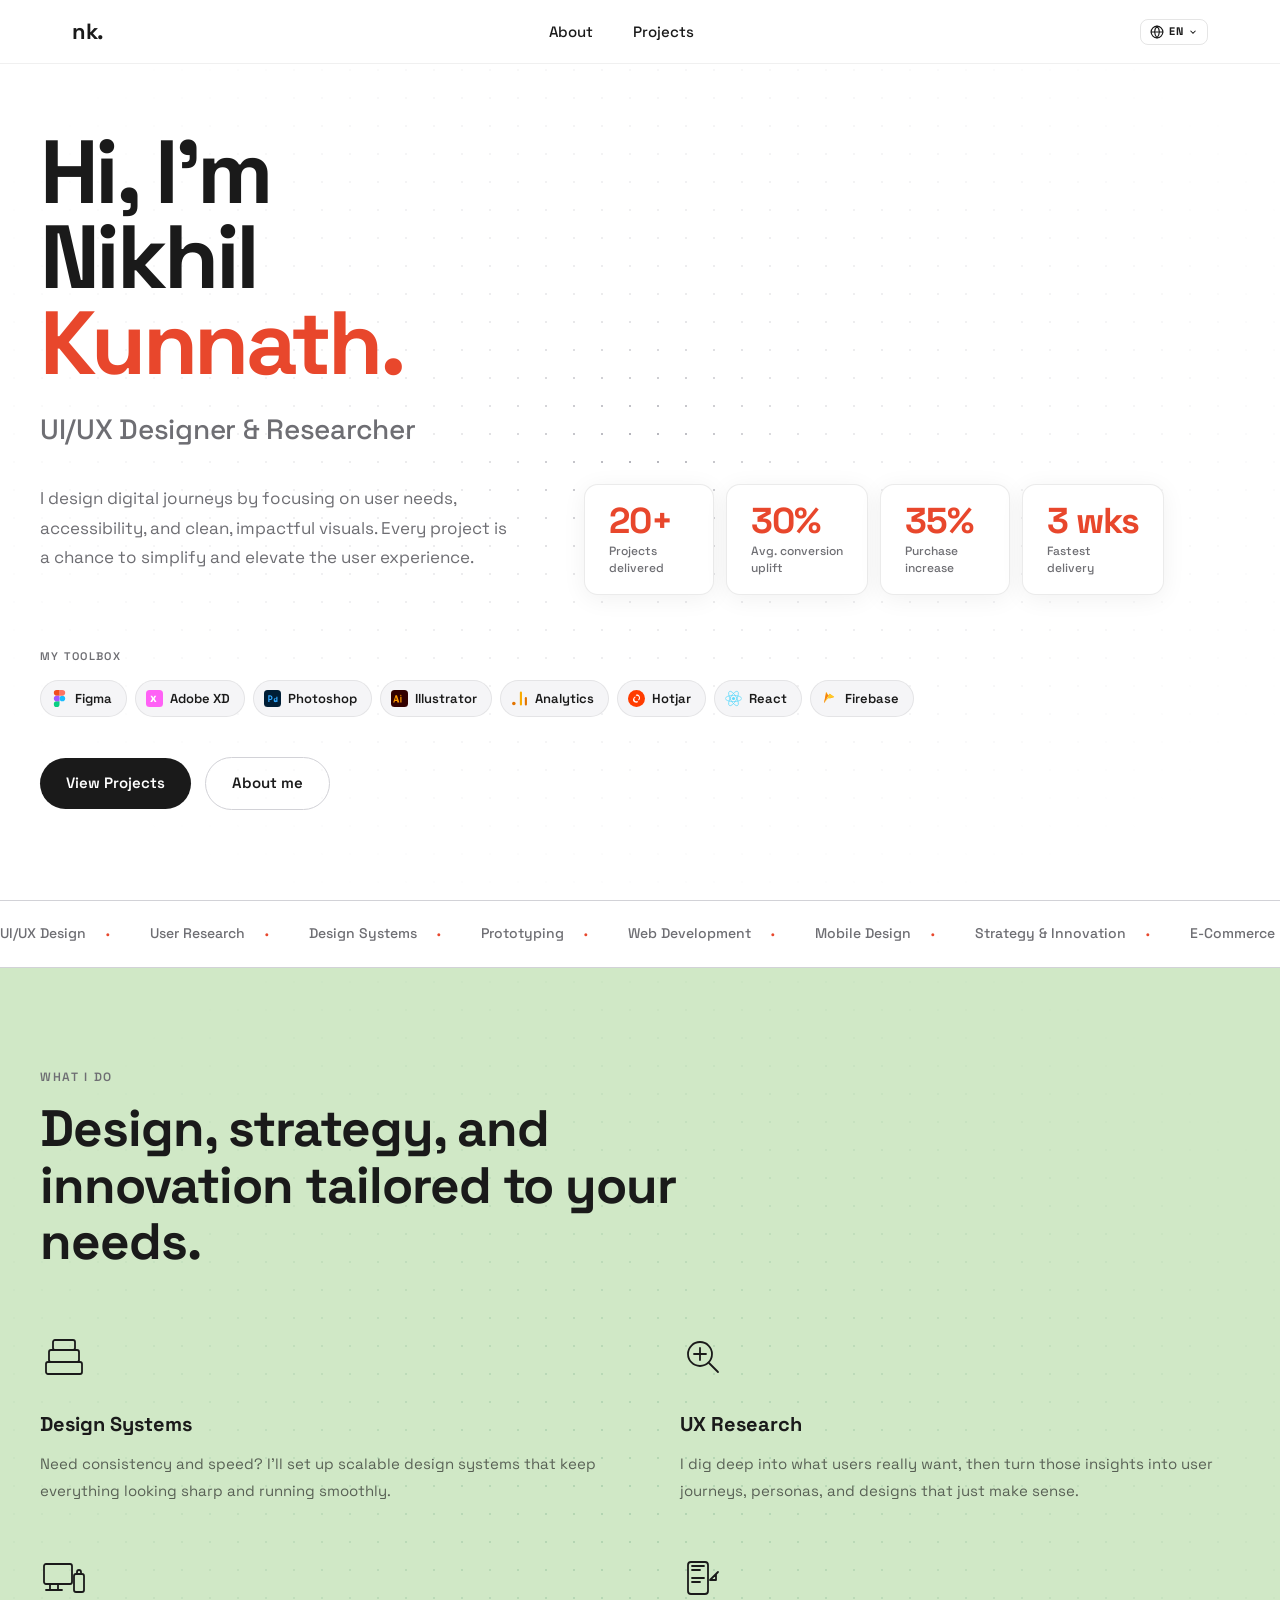
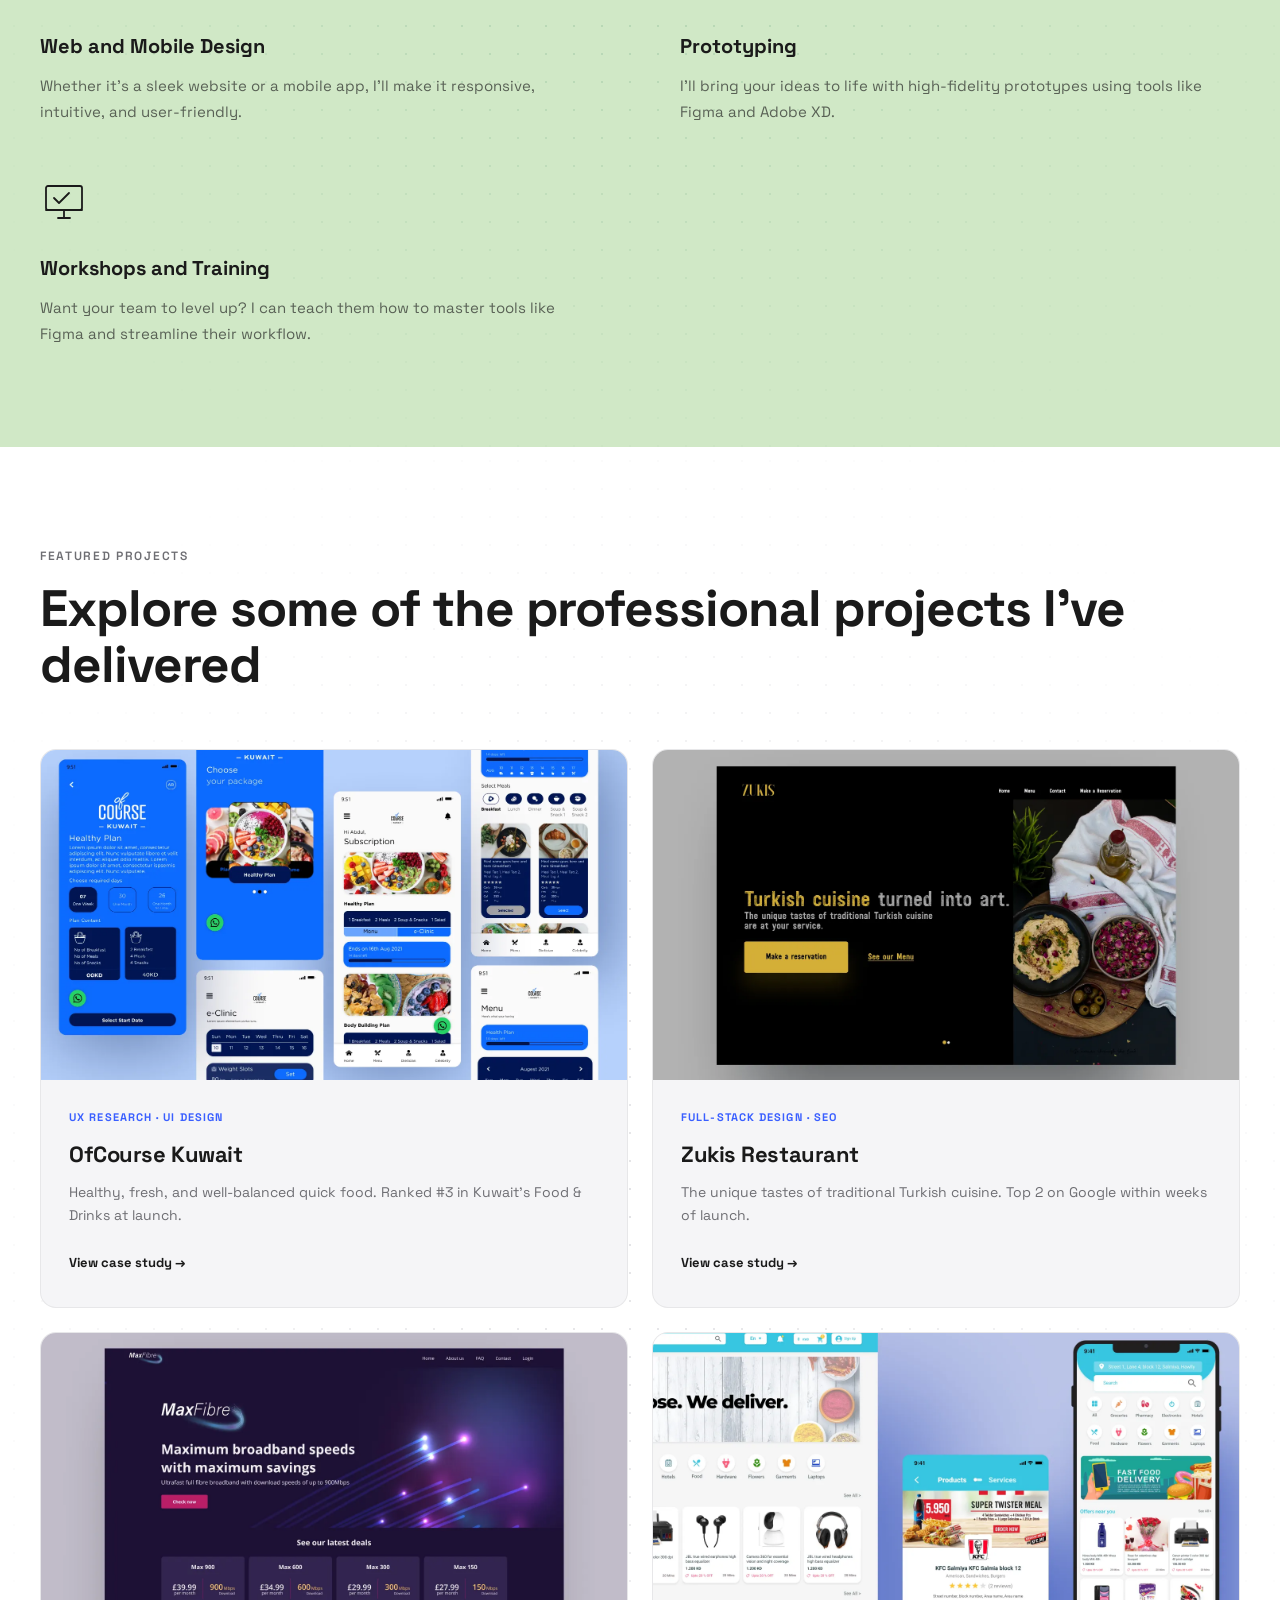
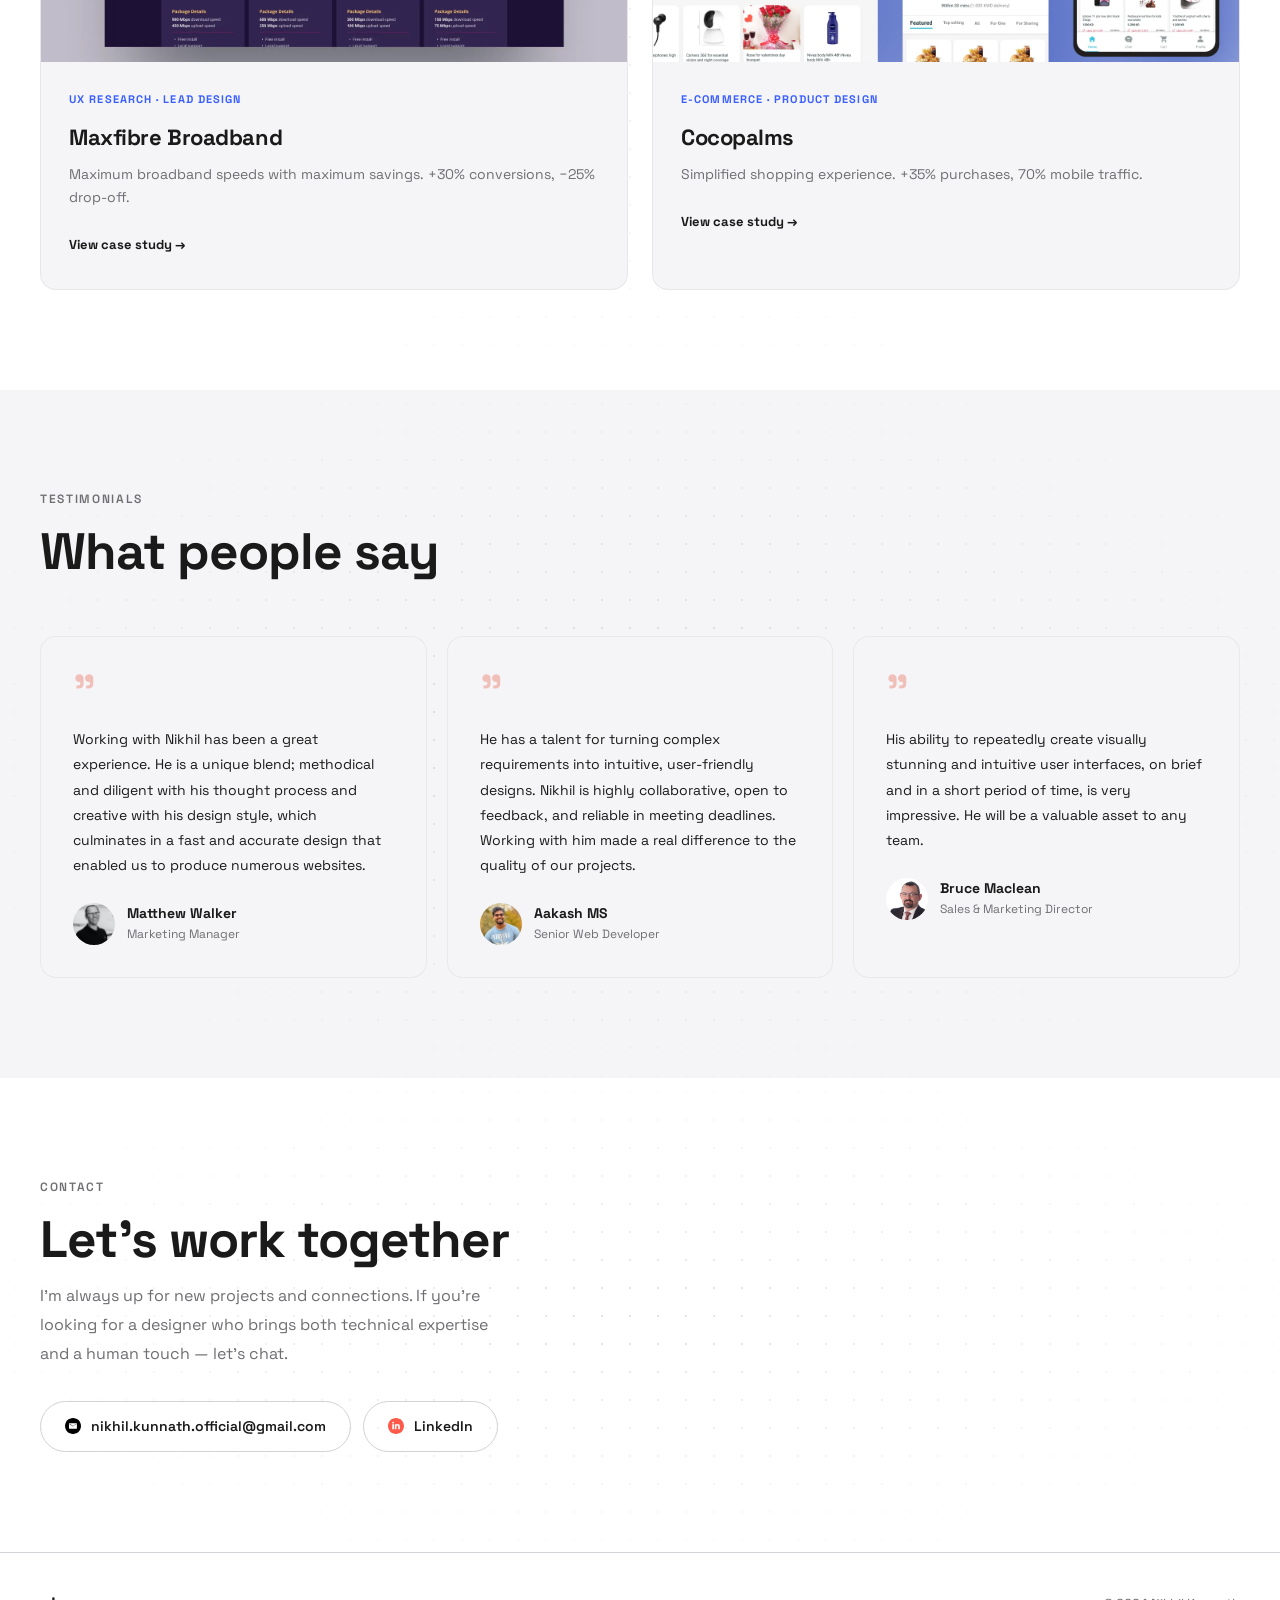
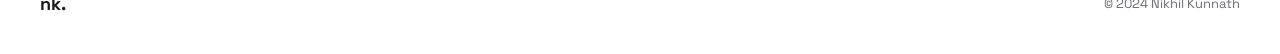
==== index.html @ 688c2c31 "Website update" ====
<!DOCTYPE html>
<html lang="en">
<head>
  <meta charset="UTF-8"/>
  <meta name="viewport" content="width=device-width,initial-scale=1.0"/>

  <!-- Primary SEO -->
  <title>Nikhil Kunnath — UI/UX Designer &amp; UX Researcher</title>
  <meta name="description" content="Portfolio of Nikhil Kunnath, a UI/UX Designer and UX Researcher with a track record of delivering measurable results — +30% conversions, #3 App Store ranking, Top 2 Google ranking. Based in the UK."/>
  <meta name="keywords" content="UI UX designer, UX researcher, product designer, Figma, mobile app design, web design portfolio, UI designer UK, UX designer portfolio, Nikhil Kunnath"/>
  <meta name="author" content="Nikhil Kunnath"/>
  <meta name="robots" content="index, follow, max-snippet:-1, max-image-preview:large, max-video-preview:-1"/>
  <link rel="canonical" href="https://nikhilkunnath.online/"/>

  <!-- Open Graph (Facebook, LinkedIn, WhatsApp) -->
  <meta property="og:type" content="website"/>
  <meta property="og:url" content="https://nikhilkunnath.online/"/>
  <meta property="og:title" content="Nikhil Kunnath — UI/UX Designer &amp; UX Researcher"/>
  <meta property="og:description" content="UI/UX Designer with a track record of shipping products that move the needle. +30% conversions, #3 App Store at launch, Top 2 on Google. View the portfolio."/>
  <meta property="og:image" content="https://nikhilkunnath.online/assets/og-image.jpg"/>
  <meta property="og:image:width" content="1200"/>
  <meta property="og:image:height" content="630"/>
  <meta property="og:image:alt" content="Nikhil Kunnath — UI/UX Designer portfolio"/>
  <meta property="og:site_name" content="Nikhil Kunnath"/>
  <meta property="og:locale" content="en_GB"/>

  <!-- Twitter / X Card -->
  <meta name="twitter:card" content="summary_large_image"/>
  <meta name="twitter:title" content="Nikhil Kunnath — UI/UX Designer &amp; UX Researcher"/>
  <meta name="twitter:description" content="UI/UX Designer with a track record of shipping products that move the needle. View the portfolio."/>
  <meta name="twitter:image" content="https://nikhilkunnath.online/assets/og-image.jpg"/>

  <!-- Structured Data — Person + WebSite + BreadcrumbList -->
  <script type="application/ld+json">
  {
    "@context": "https://schema.org",
    "@graph": [
      {
        "@type": "Person",
        "@id": "https://nikhilkunnath.online/#person",
        "name": "Nikhil Kunnath",
        "jobTitle": "UI/UX Designer",
        "description": "UI/UX Designer and UX Researcher with experience delivering measurable product outcomes across mobile apps, e-commerce, and SaaS platforms.",
        "url": "https://nikhilkunnath.online/",
        "sameAs": ["https://www.linkedin.com/in/nikhilkunnath"],
        "email": "nikhil.kunnath.official@gmail.com",
        "knowsAbout": ["UI Design","UX Research","Figma","React","Product Design","User Testing","Information Architecture","Mobile App Design"],
        "image": {
          "@type": "ImageObject",
          "url": "https://nikhilkunnath.online/assets/Nikhil_qWBYh4V7IdTj81jooNt3N.jpeg"
        }
      },
      {
        "@type": "WebSite",
        "@id": "https://nikhilkunnath.online/#website",
        "url": "https://nikhilkunnath.online/",
        "name": "Nikhil Kunnath — UI/UX Designer Portfolio",
        "description": "Portfolio showcasing UI/UX design and UX research case studies by Nikhil Kunnath.",
        "author": { "@id": "https://nikhilkunnath.online/#person" },
        "inLanguage": ["en","ar","zh-CN","nl","fr","de","hi","ja","es"]
      },
      {
        "@type": "ProfilePage",
        "@id": "https://nikhilkunnath.online/#profilepage",
        "url": "https://nikhilkunnath.online/",
        "name": "Nikhil Kunnath — UI/UX Designer Portfolio",
        "isPartOf": { "@id": "https://nikhilkunnath.online/#website" },
        "about": { "@id": "https://nikhilkunnath.online/#person" },
        "mainEntity": { "@id": "https://nikhilkunnath.online/#person" }
      }
    ]
  }
  </script>

  <!-- Preconnect for performance -->
  <link rel="preconnect" href="https://fonts.googleapis.com"/>
  <link rel="preconnect" href="https://fonts.gstatic.com" crossorigin/>

  <link rel="icon" href="favicon.ico" sizes="any"/>
  <link rel="icon" href="assets/favicon.svg" type="image/svg+xml"/>
  <link rel="stylesheet" href="styles/main.css"/>
  <style>
    /* ── HERO: Big type + floating stats ── */
    .hero-wrap {
      min-height: 100vh;
      display: flex;
      align-items: center;
      padding: calc(var(--nav) + 56px) 32px 80px;
    }

    /* White edge vignette — sits on top of dots */
    .hero-wrap::after {
      content: '';
      position: absolute;
      inset: 0;
      background: radial-gradient(ellipse 90% 80% at 50% 40%, transparent 45%, var(--white) 100%);
      pointer-events: none;
      z-index: 0;
    }

    .hero-inner {
      position: relative;
      z-index: 1;
      max-width: var(--max);
      margin: 0 auto;
      width: 100%;
    }

    /* Name — slightly smaller */
    .hero-name {
      font-size: clamp(44px, 7vw, 96px);
      font-weight: 700;
      letter-spacing: -0.04em;
      line-height: 0.95;
      color: var(--near-black);
      margin-bottom: 20px;
    }
    .hero-name span { color: var(--accent); }

    .hero-role {
      font-size: clamp(18px, 2.5vw, 28px);
      font-weight: 500;
      color: var(--mid-gray);
      letter-spacing: -0.01em;
      margin-bottom: 32px;
    }

    .hero-desc-row {
      display: flex;
      align-items: flex-start;
      gap: 64px;
      flex-wrap: wrap;
      margin-bottom: 52px;
    }
    .hero-bio {
      max-width: 480px;
      color: var(--mid-gray);
      font-size: 17px;
      line-height: 1.75;
      flex-shrink: 0;
    }

    /* Floating stat pills */
    .stat-pills {
      display: flex;
      gap: 12px;
      flex-wrap: wrap;
      align-items: flex-start;
    }
    .stat-pill {
      background: var(--white);
      border: 1px solid rgba(0,0,0,0.08);
      border-radius: 14px;
      padding: 18px 24px;
      box-shadow: 0 4px 24px rgba(0,0,0,0.06);
      min-width: 130px;
      transition: transform 0.3s, box-shadow 0.3s;
    }
    .stat-pill:hover {
      transform: translateY(-3px);
      box-shadow: 0 10px 36px rgba(0,0,0,0.1);
    }
    .stat-pill-num {
      font-size: 36px;
      font-weight: 700;
      letter-spacing: -0.03em;
      color: var(--accent);
      line-height: 1;
      margin-bottom: 4px;
    }
    .stat-pill-label {
      font-size: 12px;
      font-weight: 500;
      color: var(--mid-gray);
      line-height: 1.4;
    }

    .toolbox-label {
      font-size: 11px;
      font-weight: 600;
      letter-spacing: 0.13em;
      text-transform: uppercase;
      color: var(--mid-gray);
      margin-bottom: 14px;
    }

    @media (max-width: 768px) {
      .hero-name { font-size: clamp(36px, 11vw, 72px); }
      .hero-desc-row { gap: 32px; }
      .hero-bio { max-width: 100%; }
      .stat-pill { min-width: 110px; }
      .stat-pill-num { font-size: 28px; }
    }
    @media (max-width: 480px) {
      .hero-wrap { padding: calc(var(--nav) + 32px) 20px 60px; }
      .stat-pills { gap: 10px; }
    }
  </style>
</head>
<body>

<nav>
  <div class="nav-inner">
    <a href="index.html" class="nav-logo notranslate" translate="no">nk.</a>
    <ul class="nav-links">
      <li><a href="about/index.html">About</a></li>
      <li><a href="#projects">Projects</a></li>
    </ul>
    <button class="nav-toggle" id="navToggle" aria-label="Menu">
      <span></span><span></span><span></span>
    </button>
  </div>
</nav>
<div class="nav-drawer" id="navDrawer">
  <a href="about/index.html">About</a>
  <a href="#projects">Projects</a>
</div>

<!-- ── HERO ── -->
<div class="hero-wrap dot-target">
  <div class="hero-inner">

    <div class="fade-up">
      <h1 class="hero-name">Hi, I'm<br>Nikhil<br><span>Kunnath.</span></h1>
      <p class="hero-role">UI/UX Designer &amp; Researcher</p>
    </div>

    <div class="hero-desc-row fade-up">
      <p class="hero-bio">I design digital journeys by focusing on user needs, accessibility, and clean, impactful visuals. Every project is a chance to simplify and elevate the user experience.</p>

      <!-- Animated stat pills -->
      <div class="stat-pills">
        <div class="stat-pill">
          <div class="stat-pill-num" data-count="20" data-suffix="+">0</div>
          <div class="stat-pill-label">Projects<br>delivered</div>
        </div>
        <div class="stat-pill">
          <div class="stat-pill-num" data-count="30" data-suffix="%">0</div>
          <div class="stat-pill-label">Avg. conversion<br>uplift</div>
        </div>
        <div class="stat-pill">
          <div class="stat-pill-num" data-count="35" data-suffix="%">0</div>
          <div class="stat-pill-label">Purchase<br>increase</div>
        </div>
        <div class="stat-pill">
          <div class="stat-pill-num" data-count="3" data-suffix=" wks">0</div>
          <div class="stat-pill-label">Fastest<br>delivery</div>
        </div>
      </div>
    </div>

    <div class="fade-up">
      <p class="toolbox-label">My toolbox</p>
      <div class="tool-chips">
        <span class="chip">
          <svg viewBox="0 0 38 57" xmlns="http://www.w3.org/2000/svg">
            <path d="M19 28.5a9.5 9.5 0 1 1 19 0 9.5 9.5 0 0 1-19 0z" fill="#1ABCFE"/>
            <path d="M0 47.5A9.5 9.5 0 0 1 9.5 38H19v9.5a9.5 9.5 0 0 1-19 0z" fill="#0ACF83"/>
            <path d="M19 0v19h9.5a9.5 9.5 0 0 0 0-19H19z" fill="#FF7262"/>
            <path d="M0 9.5A9.5 9.5 0 0 0 9.5 19H19V0H9.5A9.5 9.5 0 0 0 0 9.5z" fill="#F24E1E"/>
            <path d="M0 28.5A9.5 9.5 0 0 0 9.5 38H19V19H9.5A9.5 9.5 0 0 0 0 28.5z" fill="#A259FF"/>
          </svg>Figma
        </span>
        <span class="chip">
          <svg viewBox="0 0 24 24" xmlns="http://www.w3.org/2000/svg">
            <rect width="24" height="24" rx="5" fill="#FF61F6"/>
            <path d="M14.5 8.27l-2.45 4 2.6 4.23c.04.07.04.15 0 .22-.04.07-.12.1-.2.1h-1.8c-.26 0-.5-.14-.63-.37L10.52 13.6l-1.63 2.85c-.13.23-.37.37-.63.37H6.35c-.08 0-.16-.04-.2-.1-.04-.07-.04-.15 0-.22l2.58-4.16-2.45-4.07c-.04-.07-.04-.15 0-.22.04-.07.12-.1.2-.1h1.7c.27 0 .52.15.64.38l1.47 2.73 1.49-2.73c.12-.24.37-.38.64-.38h1.7c.08 0 .16.04.2.1.04.07.04.15-.02.21z" fill="#fff"/>
          </svg>Adobe XD
        </span>
        <span class="chip">
          <svg viewBox="0 0 24 24" xmlns="http://www.w3.org/2000/svg">
            <rect width="24" height="24" rx="5" fill="#001E36"/>
            <path d="M6 17V7.5h2.5C10.43 7.5 12 8.8 12 10.85c0 2.12-1.57 3.37-3.6 3.37H7.7V17H6zm1.7-4.28h.72c1.1 0 1.88-.57 1.88-1.87 0-1.25-.78-1.85-1.82-1.85H7.7v3.72zm6.05 1.08c0-1.56 1.08-2.64 2.72-2.64.35 0 .65.05.88.13V9.74c0-.07.03-.1.1-.1h1.45c.07 0 .1.03.1.1V17c0 .07-.03.1-.1.1H17.5c-.06 0-.09-.03-.1-.08l-.06-.5c-.34.4-.82.68-1.52.68-1.32 0-2.07-.98-2.07-2.4zm3.6.74v-2.5a1.8 1.8 0 0 0-.76-.17c-.8 0-1.28.56-1.28 1.45 0 .94.44 1.47 1.12 1.47.4 0 .7-.1.92-.25z" fill="#31A8FF"/>
          </svg>Photoshop
        </span>
        <span class="chip">
          <svg viewBox="0 0 24 24" xmlns="http://www.w3.org/2000/svg">
            <rect width="24" height="24" rx="5" fill="#300"/>
            <path d="M8.52 15.5H5.48l-.64 2.1c-.02.08-.08.1-.16.1H3.16c-.1 0-.12-.05-.1-.14L6.05 8.42c.05-.17.09-.32.12-.82 0-.07.04-.1.1-.1h2.1c.08 0 .12.03.14.1l3.28 10.04c.02.08 0 .13-.09.13H9.14c-.07 0-.12-.03-.14-.09L8.52 15.5zm-2.68-1.66h2.28L7 9.73 5.84 13.84zm8.04-5.5c-.5 0-.9-.38-.9-.9 0-.53.4-.9.9-.9s.9.37.9.9c0 .52-.4.9-.9.9zm-.79 1.17c0-.07.04-.1.1-.1h1.53c.07 0 .1.03.1.1v8.09c0 .08-.03.1-.1.1H13.2c-.08 0-.11-.02-.11-.1V9.51z" fill="#FF9A00"/>
          </svg>Illustrator
        </span>
        <span class="chip">
          <svg viewBox="0 0 24 24" xmlns="http://www.w3.org/2000/svg">
            <path d="M12.5 3.5v17a1.5 1.5 0 0 0 3 0v-17a1.5 1.5 0 0 0-3 0z" fill="#F9AB00"/>
            <path d="M19.5 11.5v9a1.5 1.5 0 0 0 3 0v-9a1.5 1.5 0 0 0-3 0z" fill="#E37400"/>
            <circle cx="4" cy="19" r="2.5" fill="#E37400"/>
          </svg>Analytics
        </span>
        <span class="chip">
          <svg viewBox="0 0 24 24" xmlns="http://www.w3.org/2000/svg">
            <rect width="24" height="24" rx="12" fill="#FF3C00"/>
            <path d="M7 14c0-2.2 1.3-4.1 3.2-5l.8 1.4C9.5 11 9 12 9 13c0 1.7 1.3 3 3 3 .5 0 1-.1 1.4-.4l.8 1.4C13.5 17.6 12.8 18 12 18c-2.8 0-5-2.2-5-4zm5-8c2.8 0 5 2.2 5 5 0 1.5-.7 2.9-1.8 3.8l-.8-1.4c.7-.6 1.1-1.5 1.1-2.4 0-1.7-1.3-3-3-3-.5 0-1 .1-1.4.4L11.2 7C11.5 6.4 12.2 6 12 6z" fill="white"/>
          </svg>Hotjar
        </span>
        <span class="chip">
          <svg viewBox="-11.5 -10.232 23 20.463" xmlns="http://www.w3.org/2000/svg">
            <circle r="2.05" fill="#61DAFB"/>
            <g fill="none" stroke="#61DAFB" stroke-width="1">
              <ellipse rx="11" ry="4.2"/>
              <ellipse rx="11" ry="4.2" transform="rotate(60)"/>
              <ellipse rx="11" ry="4.2" transform="rotate(120)"/>
            </g>
          </svg>React
        </span>
        <span class="chip">
          <svg viewBox="0 0 32 32" xmlns="http://www.w3.org/2000/svg">
            <path d="M5.8 24.6l.17-.24 7.68-13.9.02-.05-3.23-6.03c-.24-.45-.91-.45-1.15 0L5.8 24.6z" fill="#FFA000"/>
            <path d="M5.8 24.6l.18-.24 7.68-13.9-3.81-3.81L5.8 24.6z" fill="#F57F17"/>
            <path d="M16.3 6.98l-3.12 3.48 3.12 5.67 8.65-2.95-8.65-6.2z" fill="#FFA000"/>
            <path d="M5.8 24.6l10.5-17.62 8.65 6.2-11.97 2.83L5.8 24.6z" fill="#FFCA28"/>
          </svg>Firebase
        </span>
      </div>
    </div>

    <div class="hero-cta fade-up" style="margin-top:40px;">
      <a href="#projects" class="btn btn-primary">View Projects</a>
      <a href="about/index.html" class="btn btn-secondary">About me</a>
    </div>

  </div>
</div>

<!-- MARQUEE -->
<div class="marquee-wrap">
  <div class="marquee-track">
    <span class="marquee-item">UI/UX Design <span class="marquee-dot">·</span></span>
    <span class="marquee-item">User Research <span class="marquee-dot">·</span></span>
    <span class="marquee-item">Design Systems <span class="marquee-dot">·</span></span>
    <span class="marquee-item">Prototyping <span class="marquee-dot">·</span></span>
    <span class="marquee-item">Web Development <span class="marquee-dot">·</span></span>
    <span class="marquee-item">Mobile Design <span class="marquee-dot">·</span></span>
    <span class="marquee-item">Strategy &amp; Innovation <span class="marquee-dot">·</span></span>
    <span class="marquee-item">E-Commerce <span class="marquee-dot">·</span></span>
    <span class="marquee-item">SEO &amp; Performance <span class="marquee-dot">·</span></span>
    <span class="marquee-item">Accessibility <span class="marquee-dot">·</span></span>
    <span class="marquee-item">UI/UX Design <span class="marquee-dot">·</span></span>
    <span class="marquee-item">User Research <span class="marquee-dot">·</span></span>
    <span class="marquee-item">Design Systems <span class="marquee-dot">·</span></span>
    <span class="marquee-item">Prototyping <span class="marquee-dot">·</span></span>
    <span class="marquee-item">Web Development <span class="marquee-dot">·</span></span>
    <span class="marquee-item">Mobile Design <span class="marquee-dot">·</span></span>
    <span class="marquee-item">Strategy &amp; Innovation <span class="marquee-dot">·</span></span>
    <span class="marquee-item">E-Commerce <span class="marquee-dot">·</span></span>
    <span class="marquee-item">SEO &amp; Performance <span class="marquee-dot">·</span></span>
    <span class="marquee-item">Accessibility <span class="marquee-dot">·</span></span>
  </div>
</div>

<!-- SERVICES -->
<section class="section section--mint dot-target" id="services">
  <div class="container">
    <div class="fade-up">
      <p class="eyebrow">What I do</p>
      <h2 style="max-width:700px;">Design, strategy, and innovation tailored to your needs.</h2>
    </div>
    <div class="services-grid">
      <div class="service-item fade-up">
        <svg class="service-icon" viewBox="0 0 48 48" fill="none" stroke="currentColor" stroke-width="1.8" stroke-linecap="round" stroke-linejoin="round">
          <rect x="6" y="28" width="36" height="12" rx="2"/><rect x="9" y="16" width="30" height="12" rx="2"/><rect x="13" y="6" width="22" height="10" rx="2"/>
        </svg>
        <p class="service-title">Design Systems</p>
        <p class="service-desc">Need consistency and speed? I'll set up scalable design systems that keep everything looking sharp and running smoothly.</p>
      </div>
      <div class="service-item fade-up">
        <svg class="service-icon" viewBox="0 0 48 48" fill="none" stroke="currentColor" stroke-width="1.8" stroke-linecap="round" stroke-linejoin="round">
          <circle cx="20" cy="20" r="12"/><path d="M29 29l9 9M14 20h12M20 14v12"/>
        </svg>
        <p class="service-title">UX Research</p>
        <p class="service-desc">I dig deep into what users really want, then turn those insights into user journeys, personas, and designs that just make sense.</p>
      </div>
      <div class="service-item fade-up">
        <svg class="service-icon" viewBox="0 0 48 48" fill="none" stroke="currentColor" stroke-width="1.8" stroke-linecap="round" stroke-linejoin="round">
          <rect x="4" y="8" width="28" height="20" rx="2"/><path d="M10 28v6m8-6v6M6 34h16"/><rect x="34" y="18" width="10" height="18" rx="2"/><path d="M37 18v-2a2 2 0 0 1 4 0v2"/>
        </svg>
        <p class="service-title">Web and Mobile Design</p>
        <p class="service-desc">Whether it's a sleek website or a mobile app, I'll make it responsive, intuitive, and user-friendly.</p>
      </div>
      <div class="service-item fade-up">
        <svg class="service-icon" viewBox="0 0 48 48" fill="none" stroke="currentColor" stroke-width="1.8" stroke-linecap="round" stroke-linejoin="round">
          <rect x="8" y="6" width="20" height="32" rx="3"/><path d="M12 10h12M12 14h8M12 22h12M12 26h8"/><path d="M30 24l8-8M30 24h6v-6"/>
        </svg>
        <p class="service-title">Prototyping</p>
        <p class="service-desc">I'll bring your ideas to life with high-fidelity prototypes using tools like Figma and Adobe XD.</p>
      </div>
      <div class="service-item fade-up">
        <svg class="service-icon" viewBox="0 0 48 48" fill="none" stroke="currentColor" stroke-width="1.8" stroke-linecap="round" stroke-linejoin="round">
          <rect x="6" y="8" width="36" height="24" rx="2"/><path d="M6 32h36M18 40h12M24 32v8M14 20l5 5 10-10"/>
        </svg>
        <p class="service-title">Workshops and Training</p>
        <p class="service-desc">Want your team to level up? I can teach them how to master tools like Figma and streamline their workflow.</p>
      </div>
    </div>
  </div>
</section>

<!-- PROJECTS -->
<section class="section dot-target" id="projects">
  <div class="container">
    <div class="fade-up">
      <p class="eyebrow">Featured Projects</p>
      <h2>Explore some of the professional projects I've delivered</h2>
    </div>
    <div class="projects-grid">
      <a href="ofcourse/index.html" class="project-card fade-up">
        <img class="project-card-img" loading="lazy" src="assets/Ofcourse_1UNvsoVSvxRWRj82d-V58.webp" alt="OfCourse Kuwait — UI/UX design case study, meal delivery app"/>
        <div class="project-card-body">
          <p class="project-card-tag">UX Research · UI Design</p>
          <p class="project-card-title">OfCourse Kuwait</p>
          <p class="project-card-desc">Healthy, fresh, and well-balanced quick food. Ranked #3 in Kuwait's Food &amp; Drinks at launch.</p>
          <span class="project-card-link">View case study →</span>
        </div>
      </a>
      <a href="zukis/index.html" class="project-card fade-up">
        <img class="project-card-img" loading="lazy" src="assets/Zukis_y39znSmIYzQVS8l-9m2Jr.webp" alt="Zukis Restaurant — full-stack design and SEO case study"/>
        <div class="project-card-body">
          <p class="project-card-tag">Full-Stack Design · SEO</p>
          <p class="project-card-title">Zukis Restaurant</p>
          <p class="project-card-desc">The unique tastes of traditional Turkish cuisine. Top 2 on Google within weeks of launch.</p>
          <span class="project-card-link">View case study →</span>
        </div>
      </a>
      <a href="maxfibre/index.html" class="project-card fade-up">
        <img class="project-card-img" loading="lazy" src="assets/Maxfibre_jBhRORHh6UdUN0UcDY1Fm.webp" alt="Maxfibre Broadband — UX redesign, +30% conversion rate"/>
        <div class="project-card-body">
          <p class="project-card-tag">UX Research · Lead Design</p>
          <p class="project-card-title">Maxfibre Broadband</p>
          <p class="project-card-desc">Maximum broadband speeds with maximum savings. +30% conversions, −25% drop-off.</p>
          <span class="project-card-link">View case study →</span>
        </div>
      </a>
      <a href="cocopalms/index.html" class="project-card fade-up">
        <img class="project-card-img" loading="lazy" src="assets/Cocopalms_0x435l6fsR9oth1LNIXIF.webp" alt="Cocopalms — e-commerce and services platform UX design"/>
        <div class="project-card-body">
          <p class="project-card-tag">E-Commerce · Product Design</p>
          <p class="project-card-title">Cocopalms</p>
          <p class="project-card-desc">Simplified shopping experience. +35% purchases, 70% mobile traffic.</p>
          <span class="project-card-link">View case study →</span>
        </div>
      </a>
    </div>
  </div>
</section>

<!-- TESTIMONIALS -->
<section class="section section--gray dot-target">
  <div class="container">
    <div class="fade-up"><p class="eyebrow">Testimonials</p><h2>What people say</h2></div>
    <div class="testimonials-grid">
      <div class="testimonial-card fade-up">
        <div class="testimonial-quote">"</div>
        <p class="testimonial-text">Working with Nikhil has been a great experience. He is a unique blend; methodical and diligent with his thought process and creative with his design style, which culminates in a fast and accurate design that enabled us to produce numerous websites.</p>
        <div class="testimonial-author">
          <img class="testimonial-avatar" loading="lazy" src="assets/Matt_d2DqPwWF0C_pSKwqGTZke.jpeg" alt="Matthew Walker"/>
          <div><p class="testimonial-name">Matthew Walker</p><p class="testimonial-role">Marketing Manager</p></div>
        </div>
      </div>
      <div class="testimonial-card fade-up">
        <div class="testimonial-quote">"</div>
        <p class="testimonial-text">He has a talent for turning complex requirements into intuitive, user-friendly designs. Nikhil is highly collaborative, open to feedback, and reliable in meeting deadlines. Working with him made a real difference to the quality of our projects.</p>
        <div class="testimonial-author">
          <img class="testimonial-avatar" loading="lazy" src="assets/1730583324994_8E1afDdH3LyUfQzPCljz1.jpeg" alt="Aakash MS"/>
          <div><p class="testimonial-name">Aakash MS</p><p class="testimonial-role">Senior Web Developer</p></div>
        </div>
      </div>
      <div class="testimonial-card fade-up">
        <div class="testimonial-quote">"</div>
        <p class="testimonial-text">His ability to repeatedly create visually stunning and intuitive user interfaces, on brief and in a short period of time, is very impressive. He will be a valuable asset to any team.</p>
        <div class="testimonial-author">
          <img class="testimonial-avatar" loading="lazy" src="assets/1516495816157_dKjU7NACf2OC1YrX4Krg6.jpeg" alt="Bruce Maclean"/>
          <div><p class="testimonial-name">Bruce Maclean</p><p class="testimonial-role">Sales &amp; Marketing Director</p></div>
        </div>
      </div>
    </div>
  </div>
</section>

<!-- CONTACT -->
<section class="section dot-target">
  <div class="container">
    <div class="fade-up" style="max-width:600px;">
      <p class="eyebrow">Contact</p>
      <h2>Let's work together</h2>
      <p class="body-md" style="margin-top:14px;max-width:480px;">I'm always up for new projects and connections. If you're looking for a designer who brings both technical expertise and a human touch — let's chat.</p>
      <div class="contact-links">
        <a href="mailto:nikhil.kunnath.official@gmail.com" class="contact-link">
          <img src="assets/4550857_email_gmail_mail_sending_yahoo_icon_fpWI31_f5WySmwrllPSsp.svg" alt="Email"/>
          nikhil.kunnath.official@gmail.com
        </a>
        <a href="https://linkedin.com/in/nikhilkunnath" target="_blank" rel="noopener" class="contact-link">
          <img src="assets/1964405_linkedin_logo_media_social_icon_0TjLdwQFYblhfqQ-_rAzj.svg" alt="LinkedIn"/>
          LinkedIn
        </a>
      </div>
    </div>
  </div>
</section>

<footer>
  <div class="footer-inner">
    <span class="footer-logo notranslate" translate="no">nk.</span>
    <span class="footer-copy">© 2024 Nikhil Kunnath</span>
  </div>
</footer>

<script src="scripts/main.js"></script>
<script>
  const counters = document.querySelectorAll('.stat-pill-num[data-count]');
  const counterObs = new IntersectionObserver(entries => {
    entries.forEach(entry => {
      if (!entry.isIntersecting) return;
      counterObs.unobserve(entry.target);
      const el = entry.target;
      const target = parseInt(el.dataset.count, 10);
      const suffix = el.dataset.suffix || '';
      const duration = 1200;
      const stepTime = 16;
      const steps = Math.round(duration / stepTime);
      let current = 0;
      const increment = target / steps;
      const timer = setInterval(() => {
        current += increment;
        if (current >= target) {
          current = target;
          clearInterval(timer);
        }
        el.textContent = Math.round(current) + suffix;
      }, stepTime);
    });
  }, { threshold: 0.5 });

  counters.forEach(c => counterObs.observe(c));
</script>
<script src="scripts/translate.js"></script>
</body>
</html>
---- styles/main.css ----
@import url('https://fonts.googleapis.com/css2?family=Space+Grotesk:wght@300;400;500;600;700&display=swap');
*,*::before,*::after{box-sizing:border-box;margin:0;padding:0}
:root{
  --white:#ffffff;--off-white:#f5f5f7;--near-black:#1a1a1a;
  --mid-gray:#6e6e73;--light-gray:#d2d2d7;--ultralight:#f0f0f5;
  --accent:#e8472c;--blue:#3a5fff;--mint:#d0e8c6;
  --font:'Space Grotesk',-apple-system,BlinkMacSystemFont,sans-serif;
  --nav:64px;--r:16px;--rs:10px;--max:1200px;
}
html{scroll-behavior:smooth;-webkit-font-smoothing:antialiased}
body{font-family:var(--font);background:var(--white);color:var(--near-black);font-size:17px;line-height:1.65;overflow-x:hidden}
a{color:inherit;text-decoration:none}
img{max-width:100%;display:block}

/* NAV */
nav{position:fixed;top:0;left:0;right:0;height:var(--nav);z-index:200;backdrop-filter:saturate(180%) blur(20px);-webkit-backdrop-filter:saturate(180%) blur(20px);background:rgba(255,255,255,.85);border-bottom:1px solid rgba(0,0,0,.06);transition:border-color .2s}
.nav-inner{max-width:var(--max);margin:0 auto;padding:0 32px;height:100%;display:flex;align-items:center;justify-content:space-between}
.nav-logo{font-size:22px;font-weight:700;letter-spacing:-.5px}
.nav-links{display:flex;gap:40px;list-style:none}
.nav-links a{font-size:15px;font-weight:500;transition:color .2s}
.nav-links a:hover,.nav-links a.active{color:var(--accent)}
.nav-toggle{display:none;flex-direction:column;gap:5px;cursor:pointer;background:none;border:none;padding:4px}
.nav-toggle span{display:block;width:22px;height:2px;background:var(--near-black);border-radius:2px;transition:all .3s}
.nav-toggle.open span:nth-child(1){transform:translateY(7px) rotate(45deg)}
.nav-toggle.open span:nth-child(2){opacity:0}
.nav-toggle.open span:nth-child(3){transform:translateY(-7px) rotate(-45deg)}
.nav-drawer{display:none;position:fixed;top:var(--nav);left:0;right:0;background:rgba(255,255,255,.97);backdrop-filter:blur(20px);border-bottom:1px solid var(--light-gray);z-index:199;padding:28px 32px;flex-direction:column;gap:20px}
.nav-drawer.open{display:flex}
.nav-drawer a{font-size:18px;font-weight:600;transition:color .2s}
.nav-drawer a:hover{color:var(--accent)}

/* LAYOUT */
.section{padding:100px 32px}
.section--gray{background:var(--off-white)}
.section--mint{background:var(--mint)}
.container{max-width:var(--max);margin:0 auto}
.container--narrow{max-width:860px;margin:0 auto}

/* TYPE */
.eyebrow{font-size:12px;font-weight:600;letter-spacing:.14em;text-transform:uppercase;color:var(--mid-gray);margin-bottom:14px}
h1{font-size:clamp(38px,5.5vw,76px);font-weight:700;letter-spacing:-.025em;line-height:1.06}
h2{font-size:clamp(26px,4vw,52px);font-weight:700;letter-spacing:-.02em;line-height:1.1}
h3{font-size:clamp(16px,2vw,21px);font-weight:600;letter-spacing:-.01em;line-height:1.3}
.body-lg{font-size:clamp(16px,2vw,18px);line-height:1.75;color:var(--mid-gray)}
.body-md{font-size:16px;line-height:1.8;color:var(--mid-gray)}

/* HERO - split */
.hero-wrap{min-height:100vh;padding:calc(var(--nav) + 56px) 32px 80px;display:flex;align-items:center}
.hero{max-width:var(--max);margin:0 auto;width:100%;display:grid;grid-template-columns:1fr 1fr;gap:64px;align-items:center}
.hero h1{margin-bottom:10px}
.hero-sub{font-size:clamp(24px,3.5vw,44px);font-weight:700;letter-spacing:-.02em;color:var(--accent);margin-bottom:22px;line-height:1.1}
.hero-desc{max-width:500px;color:var(--mid-gray);font-size:17px;line-height:1.75}
.hero-cta{display:flex;gap:14px;flex-wrap:wrap;align-items:center;margin-top:32px}

/* Toolbox on hero */
.toolbox-label{font-size:11px;font-weight:600;letter-spacing:.13em;text-transform:uppercase;color:var(--mid-gray);margin-top:36px;margin-bottom:14px}
.tool-chips{display:flex;flex-wrap:wrap;gap:8px}
.chip{display:inline-flex;align-items:center;gap:7px;padding:7px 14px 7px 10px;border-radius:100px;background:var(--off-white);border:1px solid rgba(0,0,0,.07);font-size:13px;font-weight:600;color:var(--near-black);transition:all .2s;cursor:default}
.chip svg{width:17px;height:17px;flex-shrink:0}
.chip-icon{width:22px;height:22px;flex-shrink:0;border-radius:5px;display:block}
.chip:hover{background:var(--near-black);color:white;border-color:transparent}

/* Hero mosaic */
.hero-mosaic{display:grid;grid-template-columns:1fr 1fr;grid-template-rows:200px 200px;gap:10px}
.mosaic-card{border-radius:14px;overflow:hidden;display:block;position:relative}
.mosaic-card img{width:100%;height:100%;object-fit:cover;transition:transform .5s ease}
.mosaic-card:hover img{transform:scale(1.05)}
.mosaic-label{position:absolute;inset:0;display:flex;align-items:flex-end;padding:14px;background:linear-gradient(transparent 40%,rgba(0,0,0,.6));color:white;font-size:12px;font-weight:600;opacity:0;transition:opacity .3s}
.mosaic-card:hover .mosaic-label{opacity:1}
.mosaic-card--span{grid-row:span 2}

/* BUTTONS */
.btn{display:inline-flex;align-items:center;gap:8px;padding:13px 26px;border-radius:100px;font-size:15px;font-weight:600;font-family:var(--font);cursor:pointer;transition:all .22s;border:none}
.btn-primary{background:var(--near-black);color:white}
.btn-primary:hover{background:#333;transform:translateY(-1px);box-shadow:0 8px 24px rgba(0,0,0,.15)}
.btn-secondary{background:transparent;color:var(--near-black);border:1.5px solid var(--light-gray)}
.btn-secondary:hover{border-color:var(--near-black)}

/* MARQUEE */
.marquee-wrap{overflow:hidden;border-top:1px solid var(--light-gray);border-bottom:1px solid var(--light-gray);padding:18px 0}
.marquee-track{display:flex;white-space:nowrap;animation:marquee 28s linear infinite}
.marquee-track:hover{animation-play-state:paused}
.marquee-item{display:inline-flex;align-items:center;gap:20px;padding-right:40px;font-size:14px;font-weight:500;color:var(--mid-gray)}
.marquee-dot{color:var(--accent);font-size:18px}
@keyframes marquee{from{transform:translateX(0)}to{transform:translateX(-50%)}}

/* SERVICES */
.services-grid{display:grid;grid-template-columns:1fr 1fr;gap:52px 80px;margin-top:64px}
.service-icon{width:48px;height:48px;margin-bottom:18px;color:var(--near-black)}
.service-title{font-size:20px;font-weight:700;margin-bottom:10px}
.service-desc{font-size:15px;line-height:1.75;color:var(--near-black);opacity:.65}

/* HOW I WORK — combined grid */
.how-section-header{margin-bottom:56px}
.how-section-header h2{margin-bottom:0}
.how-section-header p{color:var(--mid-gray);font-size:16px;margin-top:12px;max-width:560px;line-height:1.7}
.how-tabs{display:flex;gap:0;border-bottom:2px solid var(--light-gray);margin-bottom:48px;overflow-x:auto;scrollbar-width:none}
.how-tabs::-webkit-scrollbar{display:none}
.how-tab{padding:12px 24px;font-size:14px;font-weight:600;color:var(--mid-gray);border-bottom:2px solid transparent;margin-bottom:-2px;cursor:pointer;white-space:nowrap;background:none;border-top:none;border-left:none;border-right:none;font-family:var(--font);transition:color .2s,border-color .2s}
.how-tab.active{color:var(--accent);border-bottom-color:var(--accent)}
.how-panel{display:none}
.how-panel.active{display:block}
/* Principles grid */
.principles-grid{display:grid;grid-template-columns:repeat(2,1fr);gap:16px}
.principle-card{background:var(--white);border:1px solid rgba(0,0,0,.07);border-radius:var(--r);padding:32px;transition:transform .3s,box-shadow .3s}
.principle-card:hover{transform:translateY(-4px);box-shadow:0 16px 40px rgba(0,0,0,.08)}
.p-icon{width:48px;height:48px;border-radius:12px;background:var(--off-white);display:flex;align-items:center;justify-content:center;margin-bottom:18px;transition:background .3s,transform .4s cubic-bezier(.34,1.56,.64,1)}
.principle-card:hover .p-icon{background:rgba(232,71,44,.1);transform:rotate(-5deg) scale(1.08)}
.p-icon svg{width:24px;height:24px;color:var(--accent)}
.p-num{font-size:11px;font-weight:700;letter-spacing:.12em;color:var(--accent);margin-bottom:6px}
.p-title{font-size:18px;font-weight:700;margin-bottom:8px}
.p-desc{font-size:14px;line-height:1.75;color:var(--mid-gray)}
/* Approach list */
.approach-list{display:flex;flex-direction:column;gap:0}
.approach-item{display:grid;grid-template-columns:52px 1fr;gap:24px;align-items:start;padding:32px 0;border-bottom:1px solid var(--ultralight)}
.approach-item:last-child{border-bottom:none}
.a-icon{width:48px;height:48px;border-radius:12px;background:var(--off-white);display:flex;align-items:center;justify-content:center;flex-shrink:0;transition:background .3s,transform .4s cubic-bezier(.34,1.56,.64,1)}
.approach-item:hover .a-icon{background:rgba(232,71,44,.1);transform:rotate(-5deg) scale(1.08)}
.a-icon svg{width:24px;height:24px;color:var(--accent)}
.a-title{font-size:17px;font-weight:700;margin-bottom:8px;color:var(--near-black)}
.a-desc{font-size:14px;line-height:1.75;color:var(--mid-gray)}

/* PROJECTS */
.projects-grid{display:grid;grid-template-columns:repeat(2,1fr);gap:24px;margin-top:56px}
.project-card{background:var(--off-white);border-radius:var(--r);overflow:hidden;border:1px solid rgba(0,0,0,.06);transition:all .35s cubic-bezier(.25,.46,.45,.94);display:block}
.project-card:hover{transform:translateY(-6px);box-shadow:0 20px 60px rgba(0,0,0,.1);border-color:transparent}
.project-card-img{width:100%;aspect-ratio:16/9;object-fit:cover;display:block}
.project-card-body{padding:28px 28px 32px}
.project-card-tag{font-size:11px;font-weight:700;letter-spacing:.1em;text-transform:uppercase;color:var(--blue);margin-bottom:10px}
.project-card-title{font-size:22px;font-weight:700;letter-spacing:-.02em;margin-bottom:8px}
.project-card-desc{font-size:14px;color:var(--mid-gray);line-height:1.65;margin-bottom:20px}
.project-card-link{display:inline-flex;align-items:center;gap:6px;font-size:13px;font-weight:700;transition:gap .2s}
.project-card:hover .project-card-link{gap:10px}

/* TESTIMONIALS */
.testimonials-grid{display:grid;grid-template-columns:repeat(3,1fr);gap:20px;margin-top:56px}
.testimonial-card{background:var(--off-white);border-radius:var(--r);padding:32px;border:1px solid rgba(0,0,0,.05)}
.testimonial-quote{font-size:44px;line-height:1;color:var(--accent);font-weight:700;margin-bottom:14px;opacity:.3}
.testimonial-text{font-size:14px;line-height:1.8;margin-bottom:24px}
.testimonial-author{display:flex;align-items:center;gap:12px}
.testimonial-avatar{width:42px;height:42px;border-radius:50%;object-fit:cover;flex-shrink:0}
.testimonial-initials{width:42px;height:42px;border-radius:50%;background:var(--light-gray);display:flex;align-items:center;justify-content:center;font-size:15px;font-weight:700;color:var(--mid-gray);flex-shrink:0}
.testimonial-name{font-size:14px;font-weight:700}
.testimonial-role{font-size:12px;color:var(--mid-gray)}

/* CONTACT */
.contact-links{display:flex;gap:12px;margin-top:32px;flex-wrap:wrap}
.contact-link{display:inline-flex;align-items:center;gap:10px;padding:13px 24px;border-radius:100px;font-size:14px;font-weight:600;border:1.5px solid var(--light-gray);transition:all .22s}
.contact-link:hover{border-color:var(--near-black);background:var(--near-black);color:white}
.contact-link img{width:16px;height:16px;object-fit:contain;transition:filter .2s}
.contact-link:hover img{filter:invert(1)}

/* FOOTER */
footer{border-top:1px solid var(--light-gray);padding:36px 32px}
.footer-inner{max-width:var(--max);margin:0 auto;display:flex;align-items:center;justify-content:space-between;flex-wrap:wrap;gap:12px}
.footer-logo{font-size:18px;font-weight:700}
.footer-copy{font-size:13px;color:var(--mid-gray)}

/* ABOUT */
.about-hero{padding:calc(var(--nav) + 80px) 32px 80px}
.about-grid{display:grid;grid-template-columns:1fr 1fr;gap:80px;align-items:start;max-width:var(--max);margin:0 auto}
.about-photo{width:100%;aspect-ratio:4/5;object-fit:cover;object-position:top;border-radius:var(--r);box-shadow:0 24px 64px rgba(0,0,0,.12)}
.about-text p{margin-bottom:18px;color:var(--mid-gray);font-size:16px;line-height:1.8}
.about-text p:last-of-type{margin-bottom:0}
/* Full toolbox chips */
.toolbox-full{display:flex;flex-wrap:wrap;gap:8px;margin-top:28px}

/* ─── CASE STUDY ─── */
/* Horizontal subnav — sticky below main nav */
.case-subnav-wrap{
  position:sticky;top:var(--nav);z-index:100;
  background:rgba(255,255,255,.92);
  backdrop-filter:blur(16px);-webkit-backdrop-filter:blur(16px);
  border-bottom:1px solid var(--light-gray);
}
.case-subnav{
  max-width:860px;margin:0 auto;padding:0 32px;
  display:flex;overflow-x:auto;scrollbar-width:none;-ms-overflow-style:none;
}
.case-subnav::-webkit-scrollbar{display:none}
.case-subnav a{
  display:inline-block;padding:14px 18px;
  font-size:13px;font-weight:500;color:var(--mid-gray);
  border-bottom:2px solid transparent;
  white-space:nowrap;flex-shrink:0;
  transition:color .18s,border-color .18s;
}
.case-subnav a:hover{color:var(--near-black)}
.case-subnav a.active{color:var(--accent);border-bottom-color:var(--accent);font-weight:600}

.case-hero{padding:calc(var(--nav) + 72px) 32px 72px}
.case-hero-inner{max-width:860px;margin:0 auto}
.case-meta{display:flex;flex-wrap:wrap;gap:36px;margin-top:48px;padding-top:48px;border-top:1px solid var(--light-gray)}
.case-meta-label{font-size:11px;font-weight:700;letter-spacing:.12em;text-transform:uppercase;color:var(--mid-gray);margin-bottom:4px}
.case-meta-value{font-size:14px;font-weight:500}
.case-cover{width:100%;max-width:860px;display:block;margin:56px auto 0;border-radius:var(--r);box-shadow:0 24px 72px rgba(0,0,0,.12)}
.case-section{padding:68px 32px;scroll-margin-top:calc(var(--nav) + 54px)}
.case-section:not(:last-of-type){border-bottom:1px solid var(--ultralight)}
.case-content{max-width:860px;margin:0 auto}
.case-section h2{margin-bottom:20px}
.case-section p,.case-section .body-md{margin-bottom:14px}
.case-section p:last-child{margin-bottom:0}
.back-link{display:inline-flex;align-items:center;gap:6px;font-size:13px;font-weight:600;color:var(--mid-gray);margin-bottom:32px;transition:color .18s}
.back-link:hover{color:var(--near-black)}

/* Case content blocks */
.goals-box{background:#f0f4ff;border:1px solid rgba(58,95,255,.15);border-radius:var(--rs);padding:26px 30px;margin-top:24px}
.goals-box-title{font-size:14px;font-weight:700;color:var(--blue);margin-bottom:12px}
.goals-box ul{list-style:disc;padding-left:18px;display:flex;flex-direction:column;gap:8px}
.goals-box li{font-size:15px;line-height:1.65}
.goals-grid{display:grid;grid-template-columns:repeat(auto-fill,minmax(200px,1fr));gap:14px;margin-top:24px}
.goal-card{background:var(--off-white);border-radius:var(--rs);padding:22px}
.goal-num{font-size:11px;font-weight:700;letter-spacing:.1em;color:var(--blue);margin-bottom:8px}
.goal-text{font-size:14px;line-height:1.65}
.img-grid{display:grid;grid-template-columns:repeat(auto-fill,minmax(240px,1fr));gap:14px;margin-top:24px}
.img-grid img{width:100%;border-radius:var(--rs);border:1px solid rgba(0,0,0,.07);box-shadow:0 4px 20px rgba(0,0,0,.07);display:block}
.img-full{width:100%;max-width:760px;display:block;border-radius:var(--rs);border:1px solid rgba(0,0,0,.07);box-shadow:0 4px 24px rgba(0,0,0,.08);margin-top:24px}
.stats-row{display:grid;grid-template-columns:repeat(auto-fill,minmax(150px,1fr));gap:14px;margin-top:32px}
.stat-card{text-align:center;padding:28px 14px;background:var(--off-white);border-radius:var(--r);border:1px solid var(--light-gray)}
.stat-num{font-size:40px;font-weight:700;letter-spacing:-.03em;color:var(--accent);line-height:1;margin-bottom:8px}
.stat-label{font-size:13px;color:var(--mid-gray);font-weight:500;line-height:1.5}
.findings-grid{display:grid;grid-template-columns:1fr 1fr;gap:14px;margin-top:24px}
.finding-card{background:var(--off-white);border-radius:var(--rs);padding:22px}
.finding-card h3{font-size:14px;font-weight:700;margin-bottom:12px}
.finding-card ul{list-style:none;display:flex;flex-direction:column;gap:8px}
.finding-card li{font-size:14px;color:var(--mid-gray);padding-left:16px;position:relative;line-height:1.65}
.finding-card li::before{content:'→';position:absolute;left:0;color:var(--accent);font-weight:700}
.insight-box{background:#e8f4ff;border-left:3px solid var(--blue);border-radius:4px;padding:18px 22px;margin-top:18px}
.insight-box p{font-size:14px;margin-bottom:8px}
.insight-box p:last-child{margin-bottom:0}
.eval-grid{display:grid;grid-template-columns:1fr 1fr;gap:14px;margin-top:20px}
.eval-card{background:#e8f4ff;border-radius:var(--rs);padding:18px 20px}
.eval-card-title{font-size:13px;font-weight:700;color:var(--blue);margin-bottom:6px}
.eval-card-desc{font-size:13px;line-height:1.6}
/* Persona cards */
.persona-grid{display:grid;grid-template-columns:repeat(auto-fill,minmax(270px,1fr));gap:20px;margin-top:28px}
.persona-card{background:var(--off-white);border-radius:var(--r);padding:28px;border:1px solid rgba(0,0,0,.05)}
.persona-tag{font-size:11px;font-weight:700;letter-spacing:.1em;text-transform:uppercase;color:var(--blue);margin-bottom:6px}
.persona-name{font-size:20px;font-weight:700;margin-bottom:12px}
.persona-bio{font-size:14px;color:var(--mid-gray);line-height:1.7;margin-bottom:16px;padding-bottom:16px;border-bottom:1px solid var(--light-gray)}
.persona-section-label{font-size:11px;font-weight:700;letter-spacing:.08em;text-transform:uppercase;color:var(--mid-gray);margin-top:14px;margin-bottom:8px}
.persona-list{list-style:none;display:flex;flex-direction:column;gap:6px}
.persona-list li{font-size:13px;line-height:1.6;padding-left:14px;position:relative;color:var(--near-black)}
.persona-list li::before{content:'·';position:absolute;left:0;font-weight:700;color:var(--accent)}
/* Interviewee grid */
.interview-grid{display:grid;grid-template-columns:repeat(3,1fr);gap:16px;margin-top:24px}
.interview-card{background:var(--off-white);border-radius:var(--rs);padding:24px;text-align:center;border:1px solid rgba(0,0,0,.05)}
.interview-num{font-size:32px;font-weight:700;color:var(--accent);line-height:1;margin-bottom:6px}
.interview-label{font-size:14px;font-weight:600;margin-bottom:4px}
.interview-desc{font-size:12px;color:var(--mid-gray);line-height:1.5}

/* FADE UP */
.fade-up{opacity:0;transform:translateY(24px);transition:opacity .6s ease,transform .6s ease}
.fade-up.visible{opacity:1;transform:translateY(0)}
/* Safety: if JS fails entirely, show all content */
.no-js .fade-up { opacity:1; transform:none; }

/* RESPONSIVE */
@media(max-width:1024px){
  .hero{grid-template-columns:1fr}
  .hero-mosaic{display:none}
  .hero-wrap{min-height:auto}
  .services-grid{gap:36px 48px}
}
@media(max-width:900px){
  .nav-links{display:none}
  .nav-toggle{display:flex}
  .projects-grid{grid-template-columns:1fr}
  .testimonials-grid{grid-template-columns:1fr 1fr}
  .about-grid{grid-template-columns:1fr;gap:40px}
  .about-photo{aspect-ratio:3/2;max-width:440px}
  .findings-grid{grid-template-columns:1fr}
  .services-grid{grid-template-columns:1fr;gap:36px}
  .principles-grid{grid-template-columns:1fr}
  .eval-grid{grid-template-columns:1fr}
  .interview-grid{grid-template-columns:1fr}
}
@media(max-width:640px){
  .section{padding:64px 20px}
  .case-section{padding:52px 20px}
  .hero-wrap{padding:calc(var(--nav)+32px) 20px 56px}
  .nav-inner{padding:0 20px}
  .nav-drawer{padding:24px 20px}
  .case-hero{padding:calc(var(--nav)+44px) 20px 52px}
  .about-hero{padding:calc(var(--nav)+44px) 20px 48px}
  footer{padding:28px 20px}
  .testimonials-grid{grid-template-columns:1fr}
  .stats-row{grid-template-columns:repeat(2,1fr)}
  .case-meta{gap:18px}
  .case-subnav{padding:0 20px}
  .case-subnav a{padding:12px 12px;font-size:12px}
}
@media(max-width:380px){h1{font-size:32px}h2{font-size:24px}}

/* ── Image lightbox overlay ── */
.zoomable {
  cursor: zoom-in;
  transition: opacity 0.2s;
}
.zoomable:hover { opacity: 0.88; }

.lightbox-overlay {
  position: fixed;
  inset: 0;
  z-index: 9999;
  background: rgba(0,0,0,0.88);
  display: flex;
  align-items: center;
  justify-content: center;
  padding: 24px;
  opacity: 0;
  pointer-events: none;
  transition: opacity 0.25s;
  cursor: zoom-out;
}
.lightbox-overlay.active {
  opacity: 1;
  pointer-events: all;
}
.lightbox-overlay img {
  max-width: 100%;
  max-height: 90vh;
  object-fit: contain;
  border-radius: 8px;
  box-shadow: 0 24px 80px rgba(0,0,0,0.5);
  transform: scale(0.94);
  transition: transform 0.3s cubic-bezier(.34,1.56,.64,1);
  user-select: none;
}
.lightbox-overlay.active img {
  transform: scale(1);
}
.lightbox-close {
  position: fixed;
  top: 20px;
  right: 24px;
  width: 44px;
  height: 44px;
  background: rgba(255,255,255,0.12);
  border: 1px solid rgba(255,255,255,0.2);
  border-radius: 50%;
  color: #fff;
  font-size: 22px;
  line-height: 1;
  cursor: pointer;
  display: flex;
  align-items: center;
  justify-content: center;
  z-index: 10000;
  transition: background 0.2s;
}
.lightbox-close:hover { background: rgba(255,255,255,0.22); }

/* Ensure last case section has enough scroll room */
.case-section:last-of-type { padding-bottom: 120px; }

/* ═══════════════════════════════════════════
   WHOLE-PAGE DOT GRID SPOTLIGHT
   Add class .dot-target to any section/div.
   JS sets --mx / --my locally per element.
   ═══════════════════════════════════════════ */
.dot-target {
  position: relative;
  overflow: hidden;
}
/* Lift direct content containers above the ::before dot layer */
.dot-target > .container,
.dot-target > .about-grid,
.dot-target > .hero-inner {
  position: relative;
  z-index: 1;
}
/* The dot grid itself */
.dot-target::before {
  content: '';
  position: absolute;
  inset: 0;
  background-image: radial-gradient(circle, var(--dot-clr, #a8a8b0) 1.2px, transparent 1.2px);
  background-size: 28px 28px;
  -webkit-mask-image:
    radial-gradient(ellipse 180px 145px at var(--mx, 50%) var(--my, 50%),
      rgba(0,0,0,0.9) 0%, rgba(0,0,0,0.28) 62%, transparent 100%),
    radial-gradient(ellipse 60% 58% at 50% 50%,
      rgba(0,0,0,0.32) 0%, transparent 100%);
  -webkit-mask-composite: add;
  mask-image:
    radial-gradient(ellipse 180px 145px at var(--mx, 50%) var(--my, 50%),
      rgba(0,0,0,0.9) 0%, rgba(0,0,0,0.28) 62%, transparent 100%),
    radial-gradient(ellipse 60% 58% at 50% 50%,
      rgba(0,0,0,0.32) 0%, transparent 100%);
  mask-composite: add;
  pointer-events: none;
  z-index: 0;
}
/* Dot colour per background */
.dot-target.section--gray  { --dot-clr: #9494a6; }
.dot-target.section--mint  { --dot-clr: #72aa86; }
/* About hero (white bg, same default) */
.dot-target.about-hero     { --dot-clr: #a8a8b0; }

/* ═══════════════════════════════════════════════════════
   GOOGLE TRANSLATE — zero layout impact, never blank the page
   ═══════════════════════════════════════════════════════ */

/* Hide all GT chrome — we use our own picker */
.skiptranslate,
.goog-te-banner-frame,
.goog-te-menu-frame,
#goog-gt-tt,
.goog-te-balloon-frame,
.goog-tooltip,
.goog-tooltip:hover,
.goog-te-spinner-pos { display: none !important; }

/* CRITICAL: prevent GT from pushing/hiding page content */
body { top: 0 !important; }
body.translated-ltr,
body.translated-rtl { top: 0 !important; }

/* CRITICAL: prevent GT from hiding body during translation init */
body { visibility: visible !important; opacity: 1 !important; }
html { visibility: visible !important; }

/* Fix font tag wrapping GT injects around text */
font, font * { vertical-align: inherit !important; line-height: inherit !important; }

/* Kill translated text highlight flash */
.goog-text-highlight { background: none !important; box-shadow: none !important; }

/* Match our font in the hidden GT combo (doesn't matter visually but keeps console clean) */
.goog-te-combo { font-family: var(--font) !important; }

/* ═══════════════════════════════════════════════════════
   LANGUAGE PICKER — desktop nav
   ═══════════════════════════════════════════════════════ */
.lp-wrap {
  position: relative;
  display: flex;
  align-items: center;
}

.lp-btn {
  display: flex;
  align-items: center;
  gap: 5px;
  padding: 5px 9px;
  border-radius: 8px;
  border: 1px solid rgba(0,0,0,0.1);
  background: transparent;
  color: var(--near-black);
  font-family: var(--font);
  font-size: 11px;
  font-weight: 700;
  letter-spacing: 0.04em;
  cursor: pointer;
  transition: background 0.15s, border-color 0.15s;
  white-space: nowrap;
  line-height: 1;
}
.lp-btn:hover { background: var(--off-white); border-color: rgba(0,0,0,0.18); }

.lp-chevron { transition: transform 0.18s ease; flex-shrink: 0; }
.lp-btn[aria-expanded="true"] .lp-chevron { transform: rotate(180deg); }

/* Dropdown */
.lp-dropdown {
  position: absolute;
  top: calc(100% + 10px);
  right: 0;
  background: #fff;
  border: 1px solid rgba(0,0,0,0.09);
  border-radius: 12px;
  box-shadow: 0 10px 36px rgba(0,0,0,0.13);
  min-width: 158px;
  padding: 5px;
  opacity: 0;
  transform: translateY(-6px) scale(0.97);
  transform-origin: top right;
  pointer-events: none;
  transition: opacity 0.16s ease, transform 0.16s ease;
  z-index: 500;
}
.lp-dropdown.is-open {
  opacity: 1;
  transform: translateY(0) scale(1);
  pointer-events: all;
}

.lp-option {
  display: flex;
  align-items: center;
  justify-content: space-between;
  width: 100%;
  padding: 8px 11px;
  border: none;
  background: none;
  border-radius: 7px;
  font-family: var(--font);
  font-size: 13px;
  color: var(--near-black);
  cursor: pointer;
  transition: background 0.1s;
  text-align: left;
  gap: 8px;
}
.lp-option:hover { background: var(--off-white); }
.lp-option.is-active { font-weight: 700; color: var(--accent); }
.lp-check { display: none; color: var(--accent); flex-shrink: 0; }
.lp-option.is-active .lp-check { display: block; }
.lp-native { flex: 1; }

/* ═══════════════════════════════════════════════════════
   LANGUAGE PICKER — mobile drawer
   ═══════════════════════════════════════════════════════ */
.lp-drawer-wrap {
  border-top: 1px solid var(--light-gray);
  padding-top: 20px;
  margin-top: 4px;
}
.lp-drawer-label {
  display: flex;
  align-items: center;
  gap: 7px;
  font-size: 12px;
  font-weight: 700;
  letter-spacing: 0.09em;
  text-transform: uppercase;
  color: var(--mid-gray);
  margin-bottom: 12px;
}
.lp-drawer-grid {
  display: flex;
  flex-wrap: wrap;
  gap: 8px;
}
.lp-drawer-opt {
  padding: 6px 13px;
  border-radius: 8px;
  border: 1px solid var(--light-gray);
  background: transparent;
  font-family: var(--font);
  font-size: 12px;
  font-weight: 700;
  letter-spacing: 0.04em;
  color: var(--near-black);
  cursor: pointer;
  transition: background 0.12s, border-color 0.12s, color 0.12s;
}
.lp-drawer-opt:hover { background: var(--off-white); }
.lp-drawer-opt.is-active {
  background: var(--accent);
  border-color: var(--accent);
  color: #fff;
}

/* ── Translation fallback banner ── */
#lp-fallback {
  position: fixed;
  bottom: 24px;
  left: 50%;
  transform: translateX(-50%);
  background: var(--near-black);
  color: #fff;
  border-radius: 12px;
  padding: 13px 18px 13px 16px;
  display: flex;
  align-items: center;
  gap: 14px;
  font-size: 13px;
  line-height: 1.45;
  box-shadow: 0 8px 32px rgba(0,0,0,0.28);
  z-index: 99999;
  max-width: min(90vw, 420px);
  animation: lp-slide-up 0.3s cubic-bezier(.34,1.56,.64,1);
}
#lp-fallback span { display: flex; align-items: center; gap: 8px; }
#lp-fallback strong { color: #fff; font-weight: 700; }
#lp-fallback-close {
  background: rgba(255,255,255,0.15);
  border: none;
  border-radius: 50%;
  width: 24px;
  height: 24px;
  flex-shrink: 0;
  color: #fff;
  font-size: 16px;
  cursor: pointer;
  display: flex;
  align-items: center;
  justify-content: center;
  padding: 0;
  line-height: 1;
  transition: background 0.15s;
}
#lp-fallback-close:hover { background: rgba(255,255,255,0.28); }
@keyframes lp-slide-up {
  from { opacity: 0; transform: translateX(-50%) translateY(12px); }
  to   { opacity: 1; transform: translateX(-50%) translateY(0); }
}
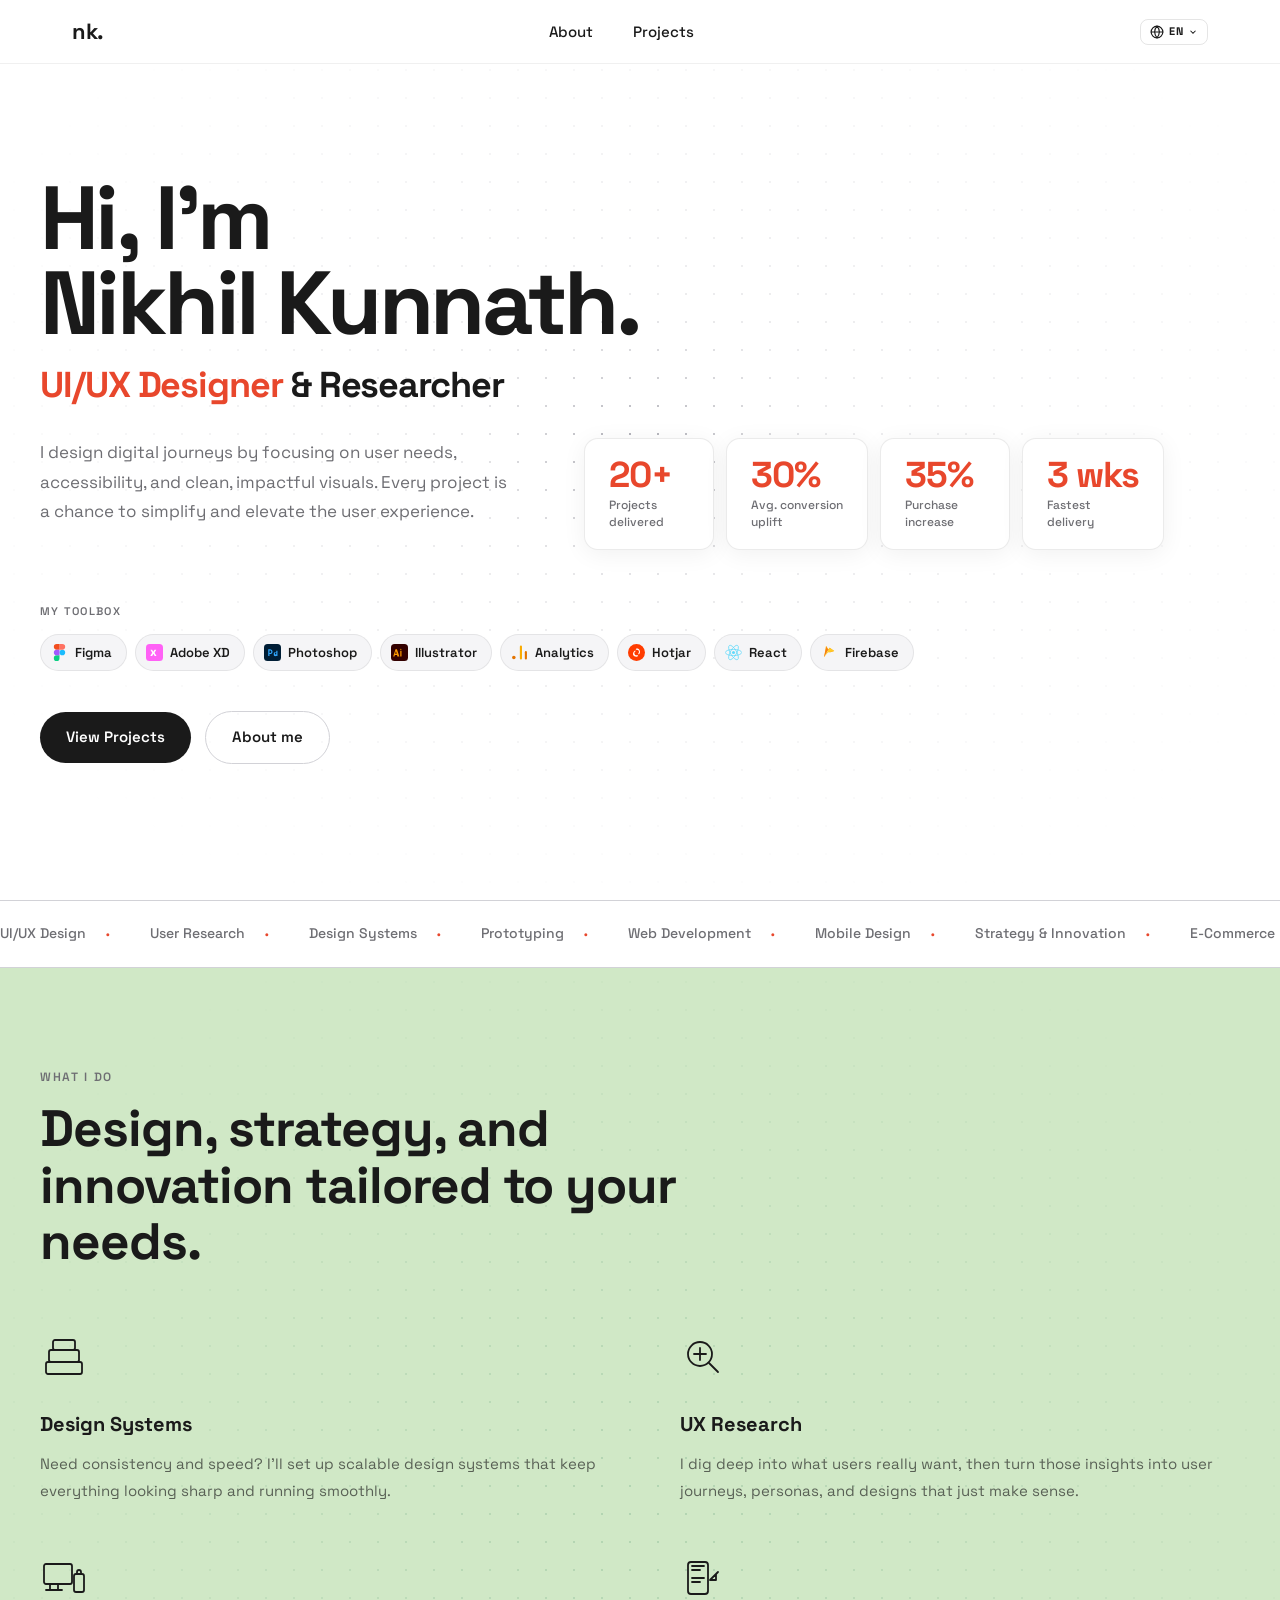
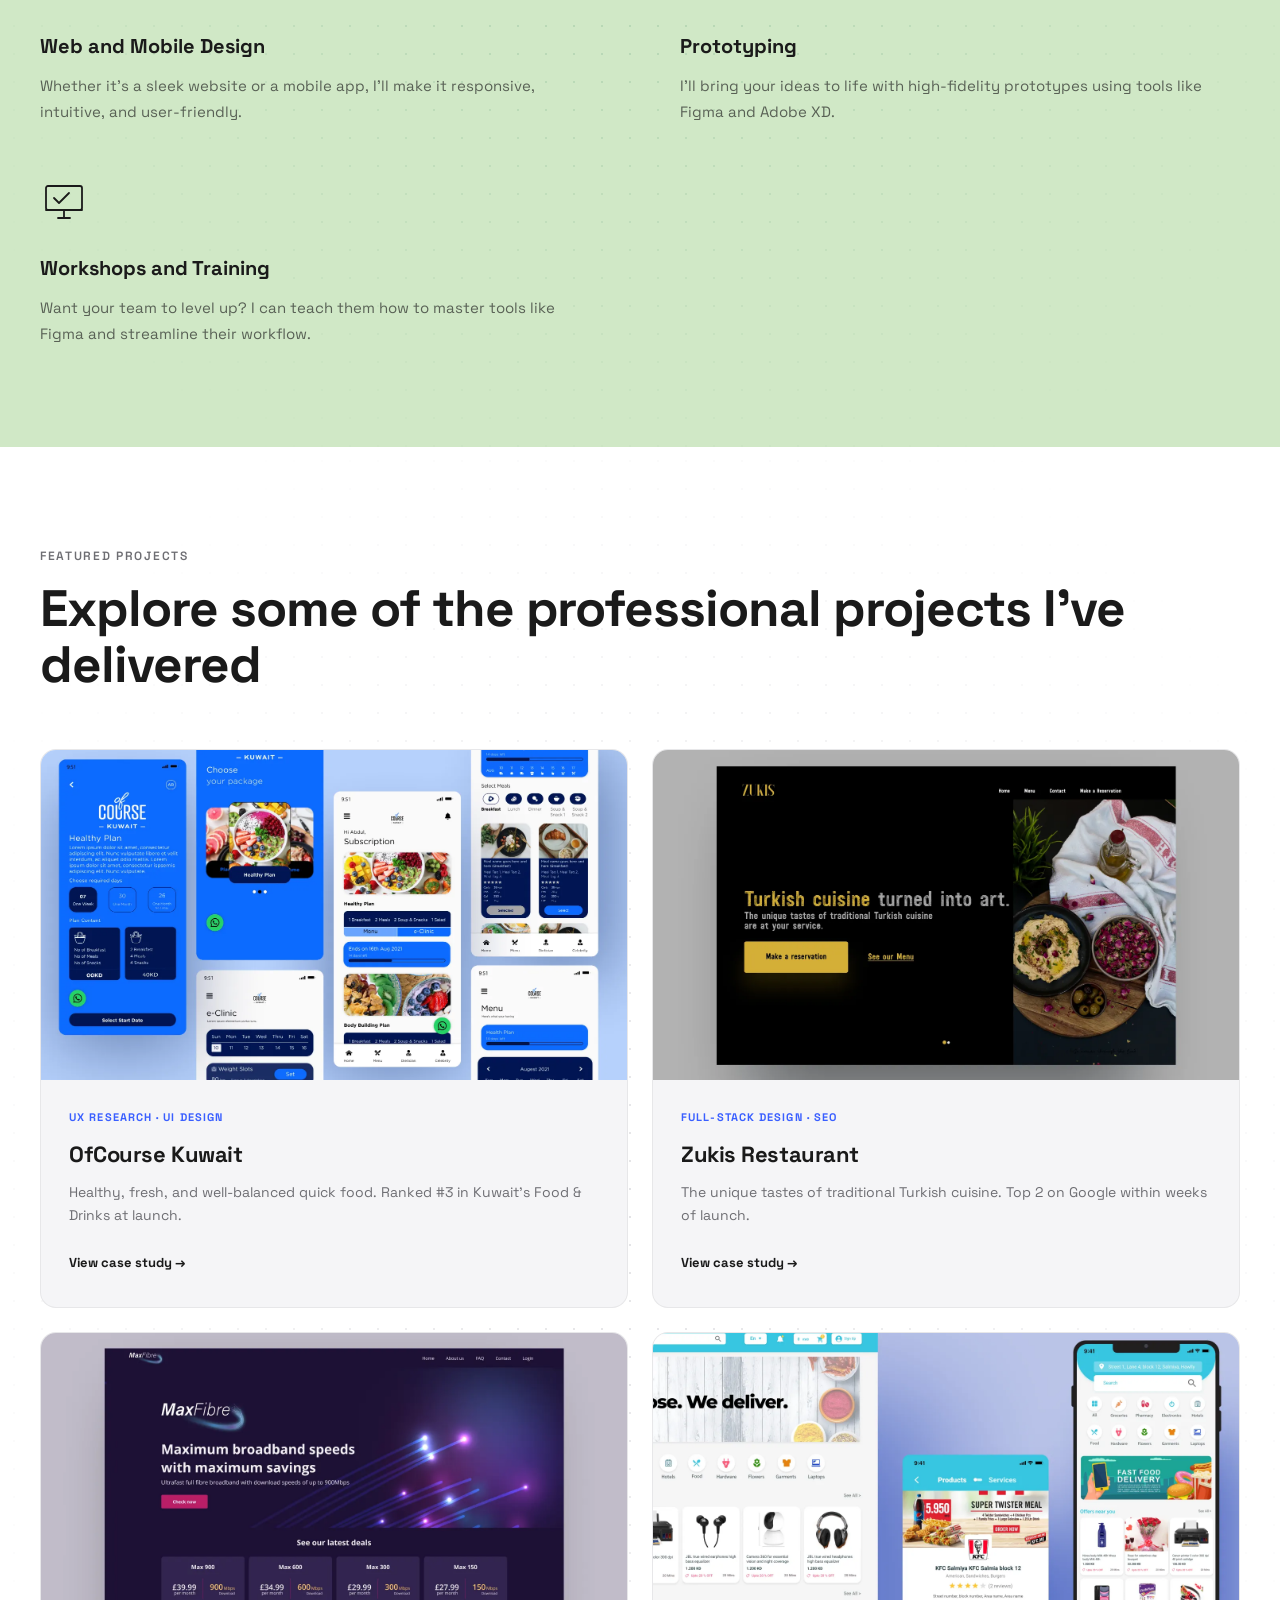
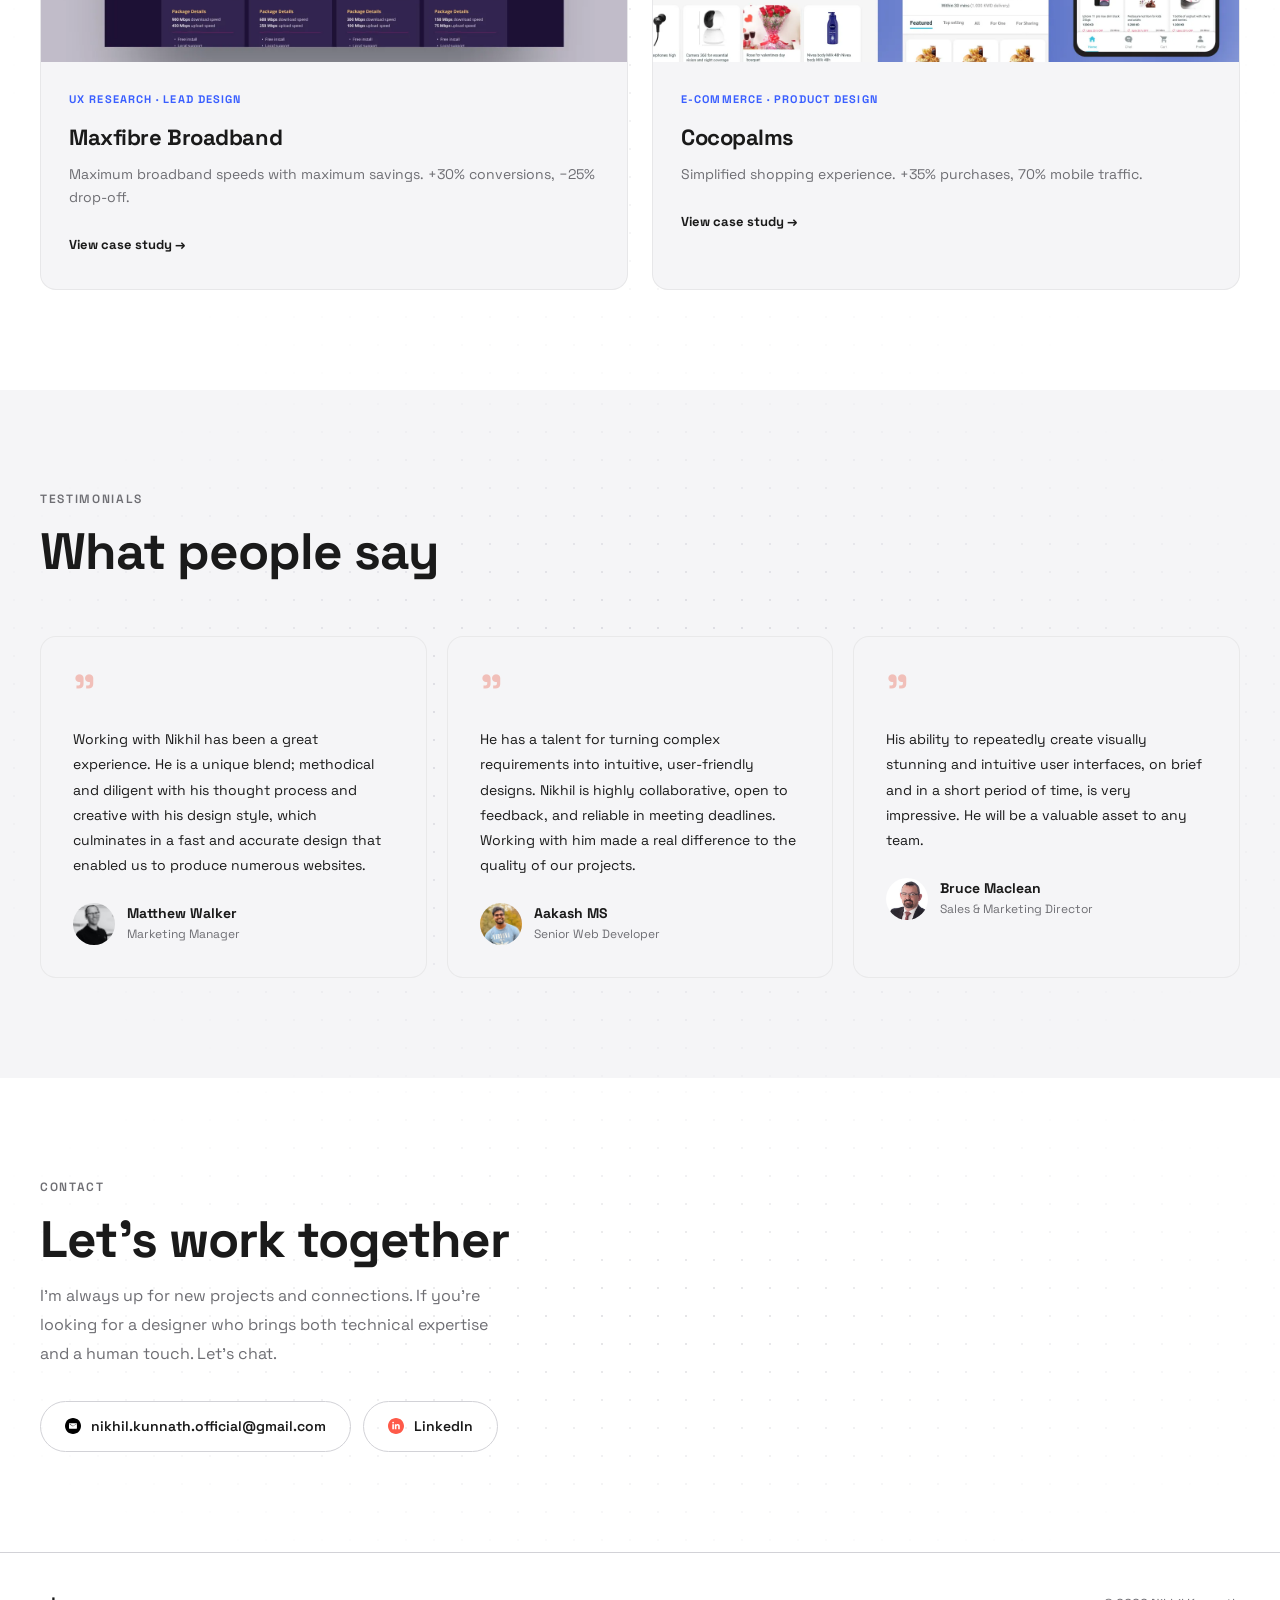
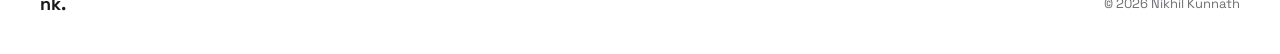
==== commit 35133d2a: "Latest Update Added Home Image" ====
--- a/index.html
+++ b/index.html
@@ -115,14 +115,18 @@
       color: var(--near-black);
       margin-bottom: 20px;
     }
-    .hero-name span { color: var(--accent); }
+    .hero-name span { color: var(--near-black); }
 
     .hero-role {
-      font-size: clamp(18px, 2.5vw, 28px);
-      font-weight: 500;
-      color: var(--mid-gray);
-      letter-spacing: -0.01em;
+      font-size: clamp(22px, 3vw, 36px);
+      font-weight: 700;
+      letter-spacing: -0.03em;
+      line-height: 1.1;
       margin-bottom: 32px;
+      color: var(--near-black);
+    }
+    .hero-role .role-highlight {
+      color: var(--accent);
     }
 
     .hero-desc-row {
@@ -221,8 +225,8 @@
   <div class="hero-inner">
 
     <div class="fade-up">
-      <h1 class="hero-name">Hi, I'm<br>Nikhil<br><span>Kunnath.</span></h1>
-      <p class="hero-role">UI/UX Designer &amp; Researcher</p>
+      <h1 class="hero-name">Hi, I'm<br>Nikhil Kunnath.</h1>
+      <p class="hero-role"><span class="role-highlight">UI/UX Designer</span> &amp; Researcher</p>
     </div>
 
     <div class="hero-desc-row fade-up">
@@ -481,13 +485,13 @@
     <div class="fade-up" style="max-width:600px;">
       <p class="eyebrow">Contact</p>
       <h2>Let's work together</h2>
-      <p class="body-md" style="margin-top:14px;max-width:480px;">I'm always up for new projects and connections. If you're looking for a designer who brings both technical expertise and a human touch — let's chat.</p>
+      <p class="body-md" style="margin-top:14px;max-width:480px;">I'm always up for new projects and connections. If you're looking for a designer who brings both technical expertise and a human touch. Let's chat.</p>
       <div class="contact-links">
         <a href="mailto:nikhil.kunnath.official@gmail.com" class="contact-link">
           <img src="assets/4550857_email_gmail_mail_sending_yahoo_icon_fpWI31_f5WySmwrllPSsp.svg" alt="Email"/>
           nikhil.kunnath.official@gmail.com
         </a>
-        <a href="https://linkedin.com/in/nikhilkunnath" target="_blank" rel="noopener" class="contact-link">
+        <a href="https://linkedin.com/in/nkunnath" target="_blank" rel="noopener" class="contact-link">
           <img src="assets/1964405_linkedin_logo_media_social_icon_0TjLdwQFYblhfqQ-_rAzj.svg" alt="LinkedIn"/>
           LinkedIn
         </a>
@@ -499,7 +503,7 @@
 <footer>
   <div class="footer-inner">
     <span class="footer-logo notranslate" translate="no">nk.</span>
-    <span class="footer-copy">© 2024 Nikhil Kunnath</span>
+    <span class="footer-copy">© 2026 Nikhil Kunnath</span>
   </div>
 </footer>
 
--- a/styles/main.css
+++ b/styles/main.css
@@ -14,6 +14,8 @@
 
 /* NAV */
 nav{position:fixed;top:0;left:0;right:0;height:var(--nav);z-index:200;backdrop-filter:saturate(180%) blur(20px);-webkit-backdrop-filter:saturate(180%) blur(20px);background:rgba(255,255,255,.85);border-bottom:1px solid rgba(0,0,0,.06);transition:border-color .2s}
+/* Case study pages — nav more opaque (dark content behind it) */
+.page-case nav{background:rgba(255,255,255,.97);backdrop-filter:saturate(180%) blur(8px);-webkit-backdrop-filter:saturate(180%) blur(8px)}
 .nav-inner{max-width:var(--max);margin:0 auto;padding:0 32px;height:100%;display:flex;align-items:center;justify-content:space-between}
 .nav-logo{font-size:22px;font-weight:700;letter-spacing:-.5px}
 .nav-links{display:flex;gap:40px;list-style:none}
@@ -188,15 +190,15 @@
 .case-subnav a:hover{color:var(--near-black)}
 .case-subnav a.active{color:var(--accent);border-bottom-color:var(--accent);font-weight:600}
 
-.case-hero{padding:calc(var(--nav) + 72px) 32px 72px}
+.case-hero{padding:calc(var(--nav) + 72px) max(32px, calc((100% - 860px) / 2)) 72px}
 .case-hero-inner{max-width:860px;margin:0 auto}
 .case-meta{display:flex;flex-wrap:wrap;gap:36px;margin-top:48px;padding-top:48px;border-top:1px solid var(--light-gray)}
 .case-meta-label{font-size:11px;font-weight:700;letter-spacing:.12em;text-transform:uppercase;color:var(--mid-gray);margin-bottom:4px}
 .case-meta-value{font-size:14px;font-weight:500}
 .case-cover{width:100%;max-width:860px;display:block;margin:56px auto 0;border-radius:var(--r);box-shadow:0 24px 72px rgba(0,0,0,.12)}
-.case-section{padding:68px 32px;scroll-margin-top:calc(var(--nav) + 54px)}
+.case-section{padding:68px max(32px, calc((100% - 860px) / 2));scroll-margin-top:calc(var(--nav) + 54px)}
 .case-section:not(:last-of-type){border-bottom:1px solid var(--ultralight)}
-.case-content{max-width:860px;margin:0 auto}
+.case-content{max-width:860px;margin:0 auto;width:100%}
 .case-section h2{margin-bottom:20px}
 .case-section p,.case-section .body-md{margin-bottom:14px}
 .case-section p:last-child{margin-bottom:0}
@@ -277,11 +279,11 @@
 }
 @media(max-width:640px){
   .section{padding:64px 20px}
-  .case-section{padding:52px 20px}
+  .case-section{padding:52px max(20px, calc((100% - 860px) / 2))}
   .hero-wrap{padding:calc(var(--nav)+32px) 20px 56px}
   .nav-inner{padding:0 20px}
   .nav-drawer{padding:24px 20px}
-  .case-hero{padding:calc(var(--nav)+44px) 20px 52px}
+  .case-hero{padding:calc(var(--nav)+44px) max(20px, calc((100% - 860px) / 2)) 52px}
   .about-hero{padding:calc(var(--nav)+44px) 20px 48px}
   footer{padding:28px 20px}
   .testimonials-grid{grid-template-columns:1fr}
@@ -597,3 +599,232 @@
   from { opacity: 0; transform: translateX(-50%) translateY(12px); }
   to   { opacity: 1; transform: translateX(-50%) translateY(0); }
 }
+
+/* ═══════════════════════════════════════════════════════
+   CASE STUDY — PREMIUM ENHANCEMENTS
+   ═══════════════════════════════════════════════════════ */
+
+/* ── Discipline tags ── */
+.case-tags {
+  display: flex;
+  flex-wrap: wrap;
+  gap: 8px;
+  margin-bottom: 20px;
+}
+.case-tag {
+  display: inline-block;
+  padding: 4px 11px;
+  border-radius: 100px;
+  font-size: 11px;
+  font-weight: 600;
+  letter-spacing: 0.06em;
+  text-transform: uppercase;
+  background: var(--off-white);
+  border: 1px solid rgba(0,0,0,0.08);
+  color: var(--mid-gray);
+}
+
+/* byline removed */
+
+/* ── Richer case-meta row ── */
+.case-meta {
+  border-top-color: var(--ultralight);
+}
+.case-meta > div {
+  padding: 4px 0;
+}
+
+/* ── Section headers inside case studies ── */
+.case-section .eyebrow {
+  margin-bottom: 8px;
+}
+.case-section h2 {
+  font-size: clamp(22px, 2.8vw, 30px);
+  letter-spacing: -0.025em;
+  line-height: 1.2;
+  margin-bottom: 16px;
+}
+.case-section h3 {
+  font-size: 17px;
+  font-weight: 700;
+  letter-spacing: -0.01em;
+  color: var(--near-black);
+}
+
+/* ── Pull quote / insight style ── */
+.case-section blockquote,
+.case-pull {
+  border-left: 3px solid var(--accent);
+  padding: 4px 0 4px 20px;
+  margin: 28px 0;
+  font-size: 17px;
+  font-weight: 500;
+  color: var(--near-black);
+  line-height: 1.6;
+}
+
+/* ── Stat cards — more refined ── */
+.stat-card {
+  background: var(--off-white);
+  border: 1px solid rgba(0,0,0,0.06);
+  border-radius: 14px;
+  padding: 24px;
+  text-align: left;
+  transition: box-shadow 0.2s;
+}
+.stat-card:hover {
+  box-shadow: 0 8px 28px rgba(0,0,0,0.07);
+}
+.stat-num {
+  font-size: 36px;
+  font-weight: 700;
+  letter-spacing: -0.04em;
+  color: var(--accent);
+  line-height: 1;
+  margin-bottom: 6px;
+}
+.stat-label {
+  font-size: 13px;
+  color: var(--mid-gray);
+  font-weight: 500;
+  line-height: 1.4;
+}
+
+/* ── Eval / insight cards — tighter, more refined ── */
+.eval-card {
+  background: var(--off-white);
+  border: 1px solid rgba(0,0,0,0.06);
+  border-radius: 12px;
+  padding: 20px 22px;
+  transition: box-shadow 0.2s;
+}
+.eval-card:hover {
+  box-shadow: 0 6px 20px rgba(0,0,0,0.06);
+}
+.eval-card-title {
+  font-weight: 700;
+  font-size: 14px;
+  margin-bottom: 6px !important;
+  color: var(--near-black);
+}
+.eval-card-desc {
+  font-size: 14px !important;
+  line-height: 1.6 !important;
+  color: var(--mid-gray);
+  margin-bottom: 0 !important;
+}
+
+/* ── Goals / insight boxes — more premium ── */
+.goals-box {
+  background: var(--off-white);
+  border: 1px solid rgba(0,0,0,0.06);
+  border-radius: 14px;
+  padding: 24px 28px;
+}
+.goals-box-title {
+  font-size: 11px;
+  font-weight: 700;
+  letter-spacing: 0.12em;
+  text-transform: uppercase;
+  color: var(--mid-gray);
+  margin-bottom: 14px !important;
+}
+.goals-box ul {
+  padding-left: 18px;
+}
+.goals-box li {
+  font-size: 15px;
+  line-height: 1.65;
+  color: var(--near-black);
+  margin-bottom: 8px;
+}
+.goals-box li:last-child { margin-bottom: 0; }
+
+/* Insight box — left accent stripe */
+.insight-box {
+  border-left: 3px solid var(--accent);
+  background: rgba(232,71,44,0.04);
+  border-radius: 0 12px 12px 0;
+  padding: 20px 24px;
+}
+.insight-box p {
+  font-size: 15px;
+  line-height: 1.7;
+  color: var(--near-black);
+}
+
+/* ── Persona cards — premium ── */
+.persona-card {
+  background: var(--white);
+  border: 1px solid rgba(0,0,0,0.08);
+  border-radius: 14px;
+  padding: 24px;
+  box-shadow: 0 2px 12px rgba(0,0,0,0.05);
+  transition: box-shadow 0.2s;
+}
+.persona-card:hover {
+  box-shadow: 0 8px 28px rgba(0,0,0,0.09);
+}
+
+/* ── Image captions ── */
+.img-caption {
+  font-size: 12px;
+  color: var(--mid-gray);
+  text-align: center;
+  margin-top: 10px;
+  font-weight: 500;
+}
+
+/* ── img-grid — slightly more spacing ── */
+.img-grid {
+  display: grid;
+  grid-template-columns: 1fr 1fr;
+  gap: 16px;
+  margin-top: 24px;
+}
+.img-grid img {
+  border-radius: var(--rs);
+  border: 1px solid rgba(0,0,0,0.07);
+  box-shadow: 0 4px 16px rgba(0,0,0,0.07);
+  width: 100%;
+}
+
+/* ── img-full — a touch more shadow depth ── */
+.img-full {
+  box-shadow: 0 6px 32px rgba(0,0,0,0.1);
+}
+
+/* ── Case cover — slightly more presence ── */
+.case-cover {
+  box-shadow: 0 28px 80px rgba(0,0,0,0.14);
+}
+
+/* ── Back link — more defined ── */
+.back-link {
+  color: var(--mid-gray);
+  font-size: 13px;
+  font-weight: 600;
+  letter-spacing: 0.01em;
+}
+.back-link:hover {
+  color: var(--near-black);
+  gap: 8px;
+}
+
+/* ── Mobile adjustments ── */
+@media (max-width: 640px) {
+  .img-grid { grid-template-columns: 1fr; gap: 12px; }
+  .case-byline { margin-top: 20px; }
+  .stat-num { font-size: 28px; }
+  .case-section h2 { font-size: 22px; }
+}
+
+/* ── Persona avatar image ── */
+.persona-avatar-img {
+  width: 72px;
+  height: 72px;
+  border-radius: 50%;
+  margin-bottom: 16px;
+  flex-shrink: 0;
+  display: block;
+}
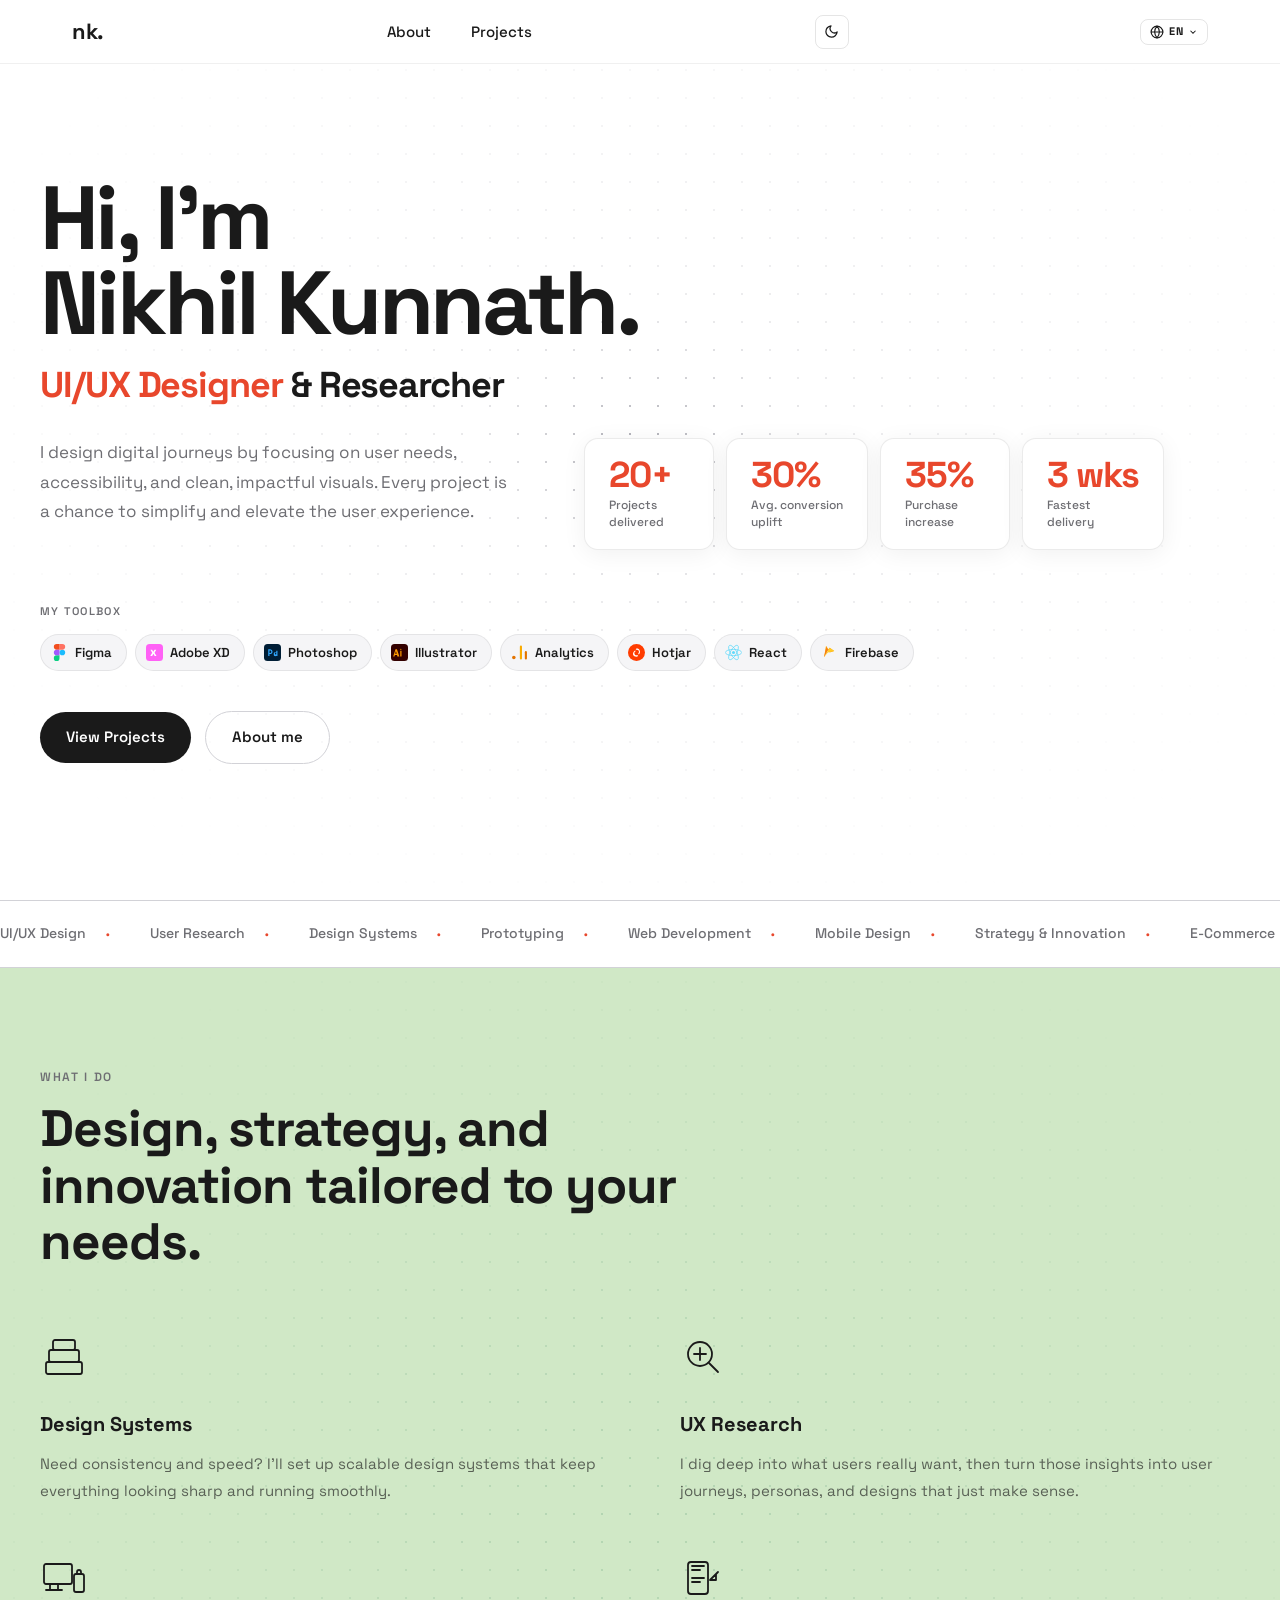
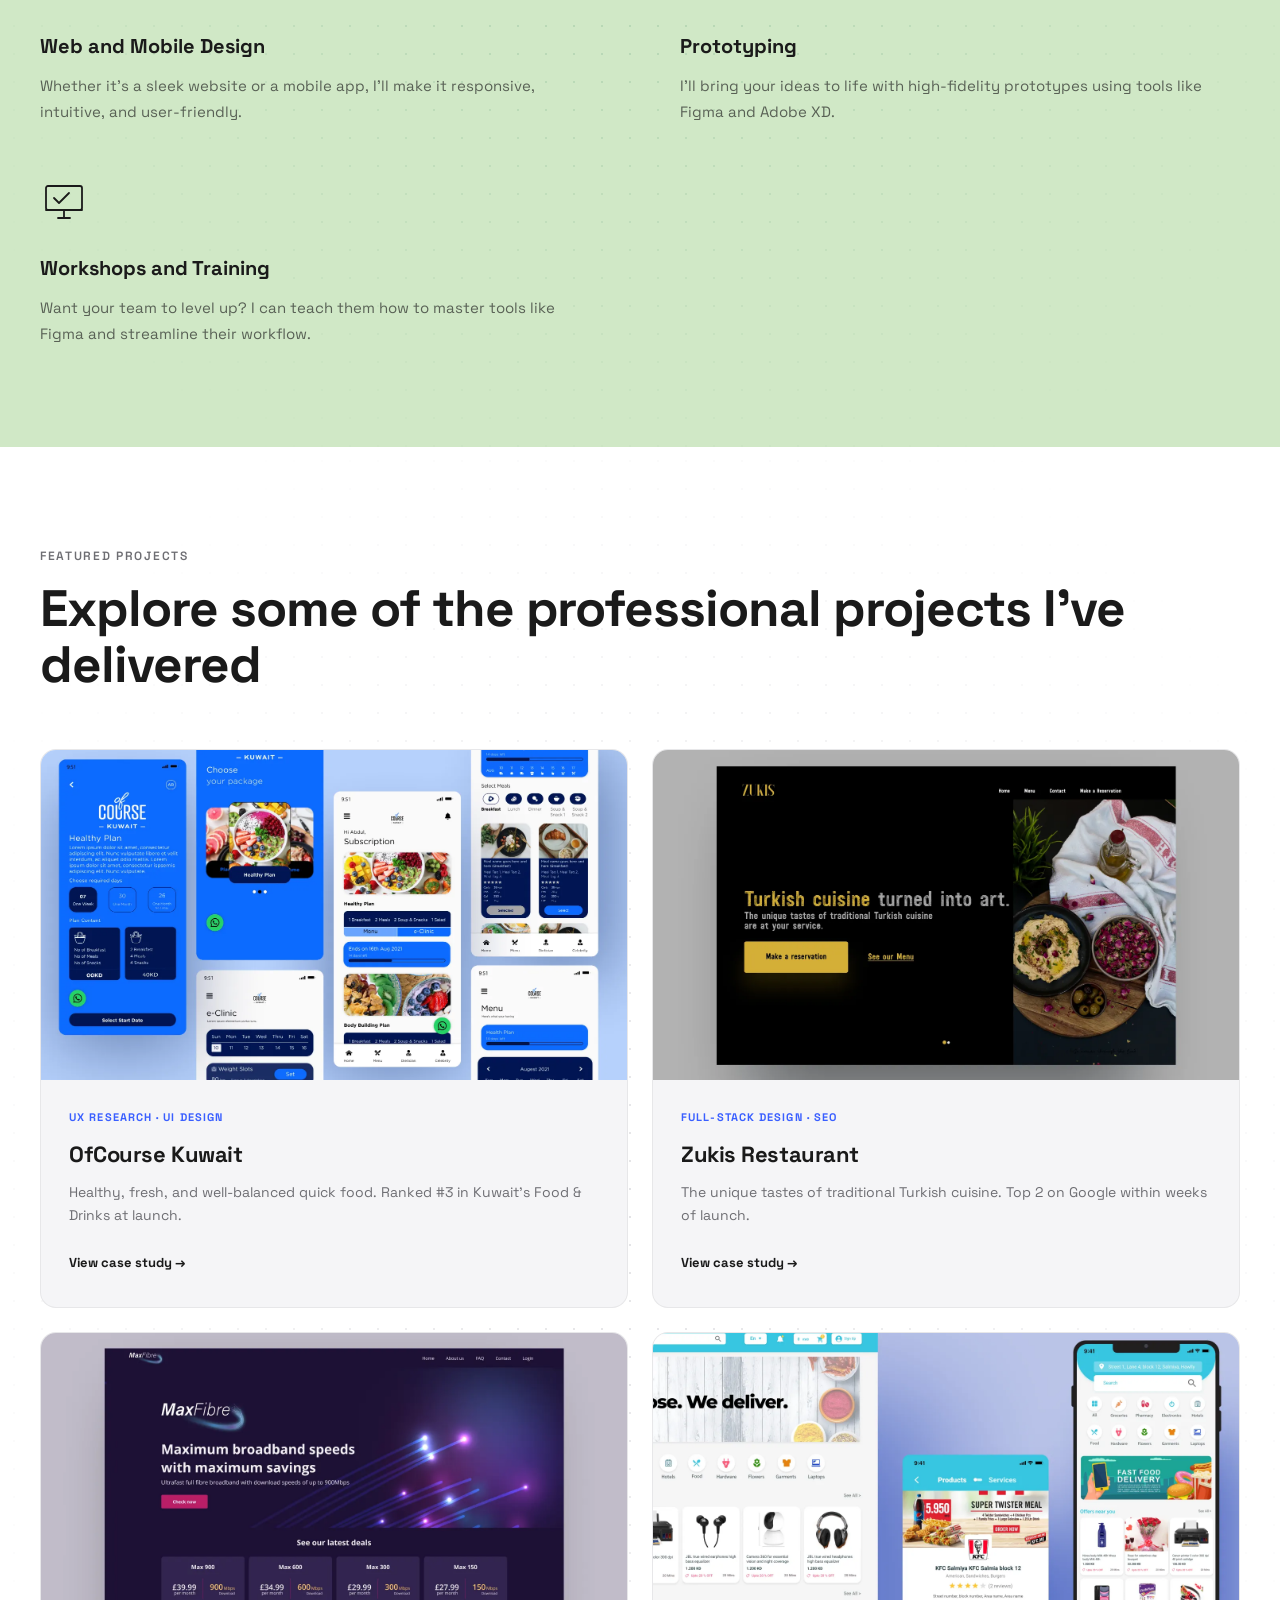
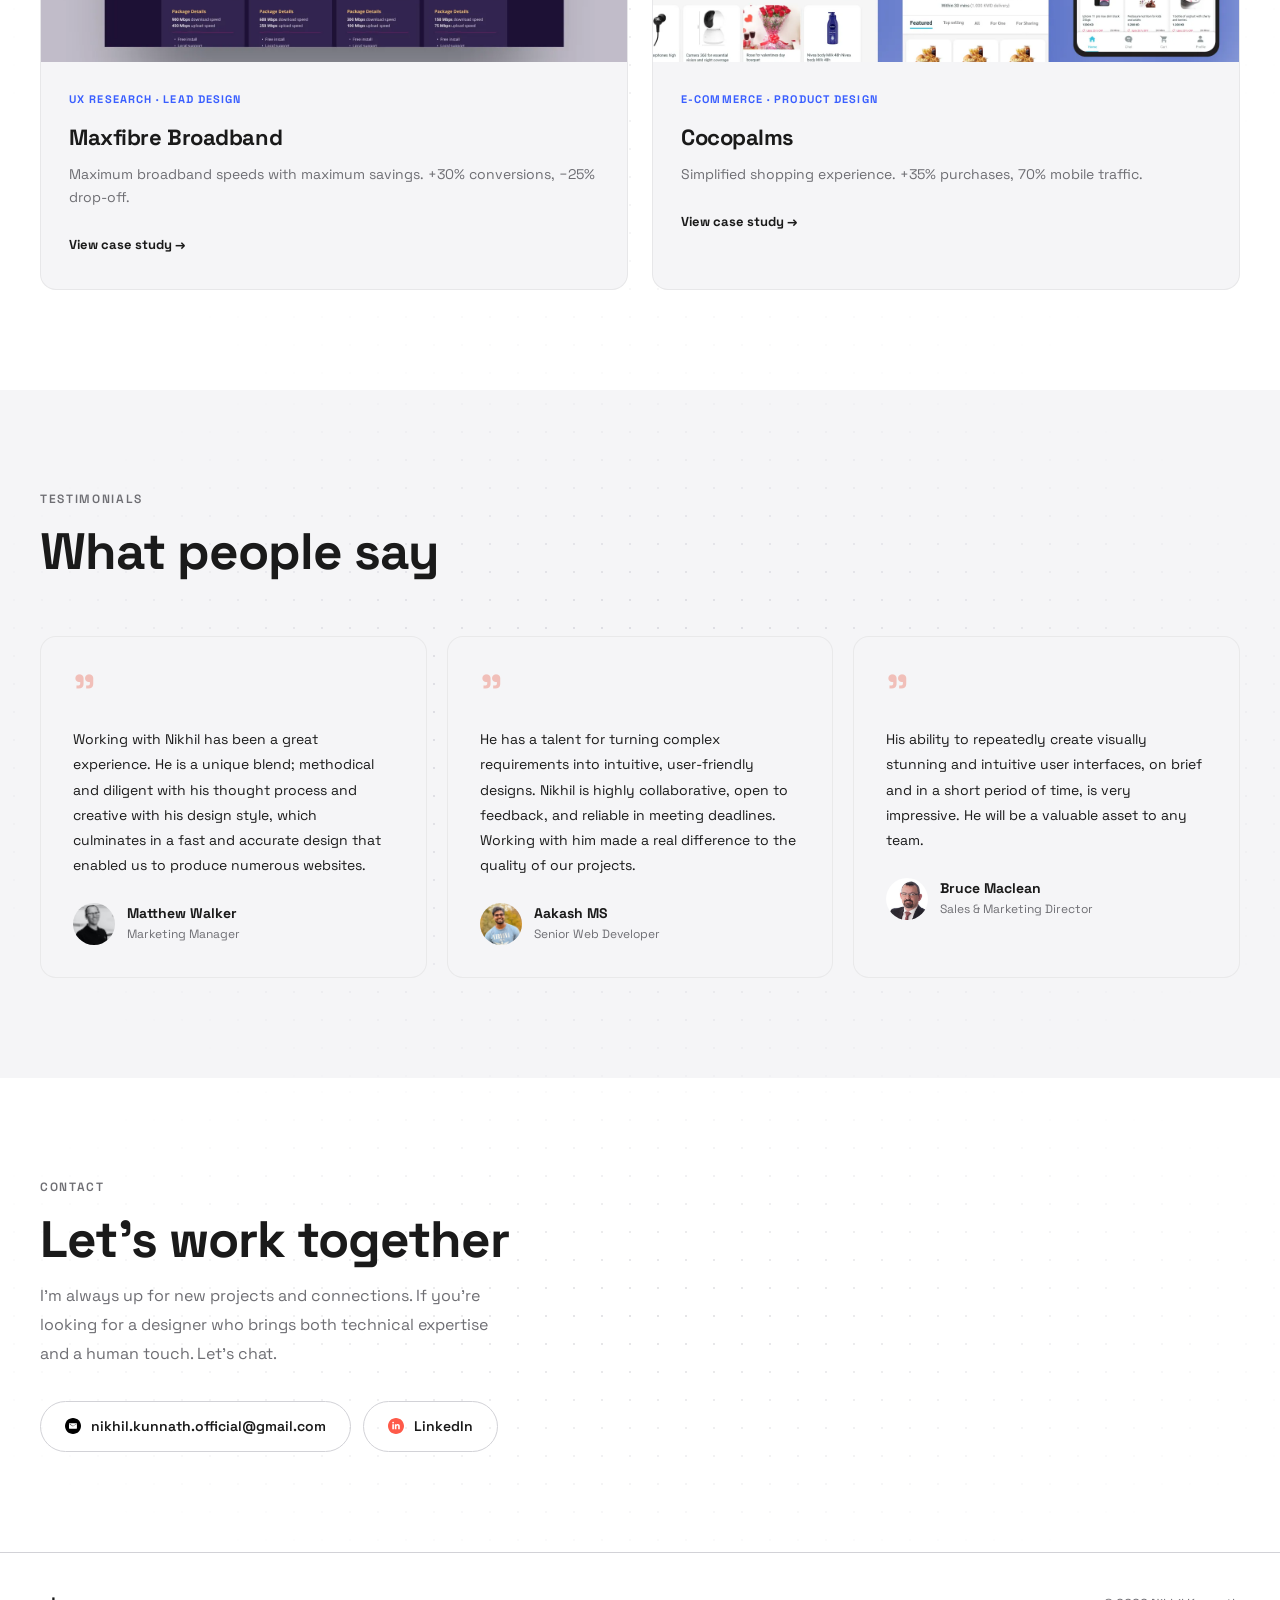
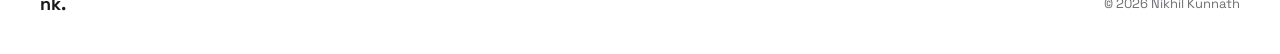
==== commit 6cf40639: "Dark mode update" ====
--- a/index.html
+++ b/index.html
@@ -1,6 +1,10 @@
 <!DOCTYPE html>
 <html lang="en">
 <head>
+  <!-- Theme: apply saved preference before first paint to prevent flash -->
+  <script>
+    (function(){try{var t=localStorage.getItem('nk-theme');if(t==='dark'){document.documentElement.setAttribute('data-theme','dark')}else if(!t&&window.matchMedia('(prefers-color-scheme:dark)').matches){document.documentElement.setAttribute('data-theme','dark')}}catch(e){}})();
+  </script>
   <meta charset="UTF-8"/>
   <meta name="viewport" content="width=device-width,initial-scale=1.0"/>
 
@@ -42,7 +46,7 @@
         "jobTitle": "UI/UX Designer",
         "description": "UI/UX Designer and UX Researcher with experience delivering measurable product outcomes across mobile apps, e-commerce, and SaaS platforms.",
         "url": "https://nikhilkunnath.online/",
-        "sameAs": ["https://www.linkedin.com/in/nikhilkunnath"],
+        "sameAs": ["https://www.linkedin.com/in/nkunnath"],
         "email": "nikhil.kunnath.official@gmail.com",
         "knowsAbout": ["UI Design","UX Research","Figma","React","Product Design","User Testing","Information Architecture","Mobile App Design"],
         "image": {
@@ -210,6 +214,10 @@
       <li><a href="about/index.html">About</a></li>
       <li><a href="#projects">Projects</a></li>
     </ul>
+    <button class="theme-toggle notranslate" id="themeToggle" aria-label="Toggle dark mode" translate="no">
+      <svg class="icon-moon" viewBox="0 0 24 24" fill="none" stroke="currentColor" stroke-width="2" stroke-linecap="round" stroke-linejoin="round"><path d="M21 12.79A9 9 0 1 1 11.21 3 7 7 0 0 0 21 12.79z"/></svg>
+      <svg class="icon-sun"  viewBox="0 0 24 24" fill="none" stroke="currentColor" stroke-width="2" stroke-linecap="round" stroke-linejoin="round"><circle cx="12" cy="12" r="5"/><line x1="12" y1="1" x2="12" y2="3"/><line x1="12" y1="21" x2="12" y2="23"/><line x1="4.22" y1="4.22" x2="5.64" y2="5.64"/><line x1="18.36" y1="18.36" x2="19.78" y2="19.78"/><line x1="1" y1="12" x2="3" y2="12"/><line x1="21" y1="12" x2="23" y2="12"/><line x1="4.22" y1="19.78" x2="5.64" y2="18.36"/><line x1="18.36" y1="5.64" x2="19.78" y2="4.22"/></svg>
+    </button>
     <button class="nav-toggle" id="navToggle" aria-label="Menu">
       <span></span><span></span><span></span>
     </button>
--- a/styles/main.css
+++ b/styles/main.css
@@ -828,3 +828,214 @@
   flex-shrink: 0;
   display: block;
 }
+
+/* ═══════════════════════════════════════════════════════
+   DARK MODE
+   Toggled via [data-theme="dark"] on <html>.
+   All values use the same CSS vars — only the vars change.
+   ═══════════════════════════════════════════════════════ */
+
+[data-theme="dark"] {
+  --white:      #18181f;   /* deep blue-gray, not full black */
+  --off-white:  #21212b;   /* card surfaces */
+  --near-black: #eeeef2;   /* text — soft, easier on eyes */
+  --mid-gray:   #9494a6;   /* secondary text, bumped for contrast */
+  --light-gray: #32323f;   /* borders */
+  --ultralight: #2a2a35;   /* subtle dividers */
+  --accent:     #ff6347;   /* tomato — warmer, pops on dark bg */
+  --mint:       #1c2e24;   /* deep green tint */
+}
+
+/* Nav — dark mode */
+[data-theme="dark"] nav {
+  background: rgba(24,24,31,.88);
+  border-bottom-color: rgba(255,255,255,.08);
+}
+[data-theme="dark"] .page-case nav {
+  background: rgba(24,24,31,.97);
+}
+
+/* Dot colours in dark mode */
+[data-theme="dark"] .dot-target              { --dot-clr: #36364a; }
+[data-theme="dark"] .dot-target.section--gray { --dot-clr: #30303e; }
+[data-theme="dark"] .dot-target.section--mint { --dot-clr: #1e3428; }
+[data-theme="dark"] .dot-target.about-hero    { --dot-clr: #3a3a46; }
+
+/* Cards that use hard-coded colours (not vars) */
+[data-theme="dark"] .goals-box {
+  background: #1e1e2a;
+  border-color: rgba(100,120,255,.18);
+}
+[data-theme="dark"] .goals-box-title { color: #8aadff; }
+
+[data-theme="dark"] .insight-box {
+  background: rgba(255,91,61,.06);
+  border-left-color: var(--accent);
+}
+
+[data-theme="dark"] .eval-card {
+  background: #21212b;
+  border-color: rgba(255,255,255,.08);
+}
+
+[data-theme="dark"] .lp-dropdown {
+  background: #21212b;
+  border-color: rgba(255,255,255,.1);
+  box-shadow: 0 10px 40px rgba(0,0,0,.45);
+}
+[data-theme="dark"] .lp-option:hover    { background: #2c2c38; }
+[data-theme="dark"] .lp-btn             { border-color: rgba(255,255,255,.15); }
+[data-theme="dark"] .lp-btn:hover       { background: #2c2c38; border-color: rgba(255,255,255,.25); }
+[data-theme="dark"] .lp-drawer-opt      { border-color: rgba(255,255,255,.12); }
+[data-theme="dark"] .lp-drawer-opt:hover { background: #2c2c38; }
+
+/* Case study subnav */
+[data-theme="dark"] .case-subnav-wrap {
+  background: rgba(15,15,15,.95);
+  border-bottom-color: rgba(255,255,255,.07);
+}
+
+/* Lightbox stays dark regardless */
+[data-theme="dark"] .lightbox-overlay { background: rgba(0,0,0,.95); }
+
+/* Project cards border */
+[data-theme="dark"] .project-card { border-color: rgba(255,255,255,.06); }
+[data-theme="dark"] .project-card:hover { box-shadow: 0 20px 60px rgba(0,0,0,.5); }
+
+/* Testimonial cards */
+[data-theme="dark"] .testimonial-card { border-color: rgba(255,255,255,.05); }
+
+/* Buttons */
+[data-theme="dark"] .btn-primary  { background: #eeeef2; color: #18181f; }
+[data-theme="dark"] .btn-primary:hover { background: #ffffff; color: #18181f; }
+[data-theme="dark"] .btn-secondary { border-color: rgba(255,255,255,.2); color: var(--near-black); }
+[data-theme="dark"] .btn-secondary:hover { border-color: #f0f0f0; }
+
+/* Contact links */
+[data-theme="dark"] .contact-link { border-color: rgba(255,255,255,.15); }
+[data-theme="dark"] .contact-link:hover { background: #eeeef2; color: #18181f; }
+[data-theme="dark"] .contact-link:hover img { filter: invert(1); }
+
+/* Chips */
+[data-theme="dark"] .chip { border-color: rgba(255,255,255,.08); }
+[data-theme="dark"] .chip:hover { background: #eeeef2; color: #18181f; }
+
+/* Case tags */
+[data-theme="dark"] .case-tag { border-color: rgba(255,255,255,.1); }
+
+/* Approach icon */
+[data-theme="dark"] .approach-item { border-bottom-color: var(--ultralight); }
+
+/* Footer */
+[data-theme="dark"] footer { border-top-color: rgba(255,255,255,.07); }
+
+/* Persona/stat/finding cards */
+[data-theme="dark"] .persona-card { border-color: rgba(255,255,255,.07); box-shadow: 0 2px 12px rgba(0,0,0,.3); }
+[data-theme="dark"] .persona-card:hover { box-shadow: 0 8px 28px rgba(0,0,0,.5); }
+[data-theme="dark"] .finding-card { background: #21212b; border-color: rgba(255,255,255,.07); }
+[data-theme="dark"] .stat-card { border-color: rgba(255,255,255,.07); }
+[data-theme="dark"] .stat-card:hover { box-shadow: 0 8px 28px rgba(0,0,0,.4); }
+
+/* Images — very subtle toning to not look harsh */
+[data-theme="dark"] img:not(.persona-avatar-img):not(.case-byline-avatar):not(.testimonial-avatar):not(.chip-icon):not(.contact-link img):not(.nav-logo img):not(.about-photo) {
+  opacity: 0.92;
+}
+
+/* Case meta border */
+[data-theme="dark"] .case-meta { border-top-color: var(--ultralight); }
+
+/* Img borders */
+[data-theme="dark"] .img-full { border-color: rgba(255,255,255,.06); }
+[data-theme="dark"] .img-grid img { border-color: rgba(255,255,255,.06); }
+
+/* ── Dark mode card depth — shadows use light glow, not dark shadow ── */
+[data-theme="dark"] .project-card {
+  box-shadow: 0 2px 0 0 rgba(255,255,255,.04), 0 1px 16px rgba(0,0,0,.35);
+}
+[data-theme="dark"] .project-card:hover {
+  box-shadow: 0 20px 48px rgba(0,0,0,.55), 0 1px 0 0 rgba(255,255,255,.06);
+  transform: translateY(-6px);
+}
+[data-theme="dark"] .testimonial-card {
+  box-shadow: 0 2px 0 0 rgba(255,255,255,.04), 0 1px 12px rgba(0,0,0,.3);
+}
+[data-theme="dark"] .persona-card {
+  box-shadow: 0 2px 0 0 rgba(255,255,255,.05), 0 4px 20px rgba(0,0,0,.4);
+}
+[data-theme="dark"] .persona-card:hover {
+  box-shadow: 0 2px 0 0 rgba(255,255,255,.05), 0 12px 36px rgba(0,0,0,.55);
+}
+[data-theme="dark"] .stat-card {
+  box-shadow: 0 2px 0 0 rgba(255,255,255,.04), 0 1px 10px rgba(0,0,0,.3);
+}
+[data-theme="dark"] .stat-card:hover {
+  box-shadow: 0 2px 0 0 rgba(255,255,255,.04), 0 8px 28px rgba(0,0,0,.45);
+}
+[data-theme="dark"] .eval-card {
+  box-shadow: 0 1px 0 0 rgba(255,255,255,.04), 0 1px 8px rgba(0,0,0,.25);
+}
+[data-theme="dark"] .eval-card:hover {
+  box-shadow: 0 1px 0 0 rgba(255,255,255,.04), 0 6px 20px rgba(0,0,0,.4);
+}
+[data-theme="dark"] .goals-box {
+  box-shadow: 0 1px 0 0 rgba(255,255,255,.04), 0 2px 12px rgba(0,0,0,.25);
+}
+[data-theme="dark"] .finding-card {
+  box-shadow: 0 1px 0 0 rgba(255,255,255,.04), 0 1px 8px rgba(0,0,0,.25);
+}
+[data-theme="dark"] .case-cover {
+  box-shadow: 0 28px 80px rgba(0,0,0,.55), 0 1px 0 0 rgba(255,255,255,.06);
+}
+[data-theme="dark"] .img-full {
+  box-shadow: 0 6px 32px rgba(0,0,0,.45);
+}
+[data-theme="dark"] .img-grid img {
+  box-shadow: 0 4px 16px rgba(0,0,0,.4);
+}
+
+
+/* Theme toggle button */
+.theme-toggle {
+  display: flex;
+  align-items: center;
+  justify-content: center;
+  width: 34px;
+  height: 34px;
+  border-radius: 8px;
+  border: 1px solid rgba(0,0,0,.1);
+  background: transparent;
+  color: var(--near-black);
+  cursor: pointer;
+  flex-shrink: 0;
+  transition: background .15s, border-color .15s, color .15s;
+  margin-right: 8px;
+}
+.theme-toggle:hover { background: var(--off-white); border-color: rgba(0,0,0,.18); }
+.theme-toggle svg { width: 15px; height: 15px; flex-shrink: 0; }
+/* Hide the right icon based on theme */
+.theme-toggle .icon-moon { display: block; }
+.theme-toggle .icon-sun  { display: none; }
+[data-theme="dark"] .theme-toggle .icon-moon { display: none; }
+[data-theme="dark"] .theme-toggle .icon-sun  { display: block; }
+[data-theme="dark"] .theme-toggle { border-color: rgba(255,255,255,.15); }
+[data-theme="dark"] .theme-toggle:hover { background: #2c2c38; border-color: rgba(255,255,255,.25); }
+
+/* Smooth theme transition on everything except images */
+*, *::before, *::after {
+  transition-property: background-color, border-color, color, box-shadow, opacity;
+  transition-duration: 0.2s;
+  transition-timing-function: ease;
+}
+/* But NOT on transforms/positions (would make animations sluggish) */
+.fade-up, .mosaic-card img, .btn-primary, .btn-secondary, .project-card,
+.lp-chevron, .lp-dropdown, .approach-item .a-icon {
+  transition: unset;
+}
+.fade-up { transition: opacity .6s ease, transform .6s ease; }
+.mosaic-card img { transition: transform .5s ease; }
+.btn-primary { transition: background .15s, transform .15s, box-shadow .15s, color .15s; }
+.btn-secondary { transition: border-color .15s, background .15s, color .15s; }
+.project-card { transition: transform .35s cubic-bezier(.25,.46,.45,.94), box-shadow .35s, border-color .35s, background-color .2s; }
+.lp-chevron { transition: transform .18s ease; }
+.lp-dropdown { transition: opacity .16s ease, transform .16s ease; }
+.approach-item .a-icon { transition: background .3s, transform .4s cubic-bezier(.34,1.56,.64,1); }
